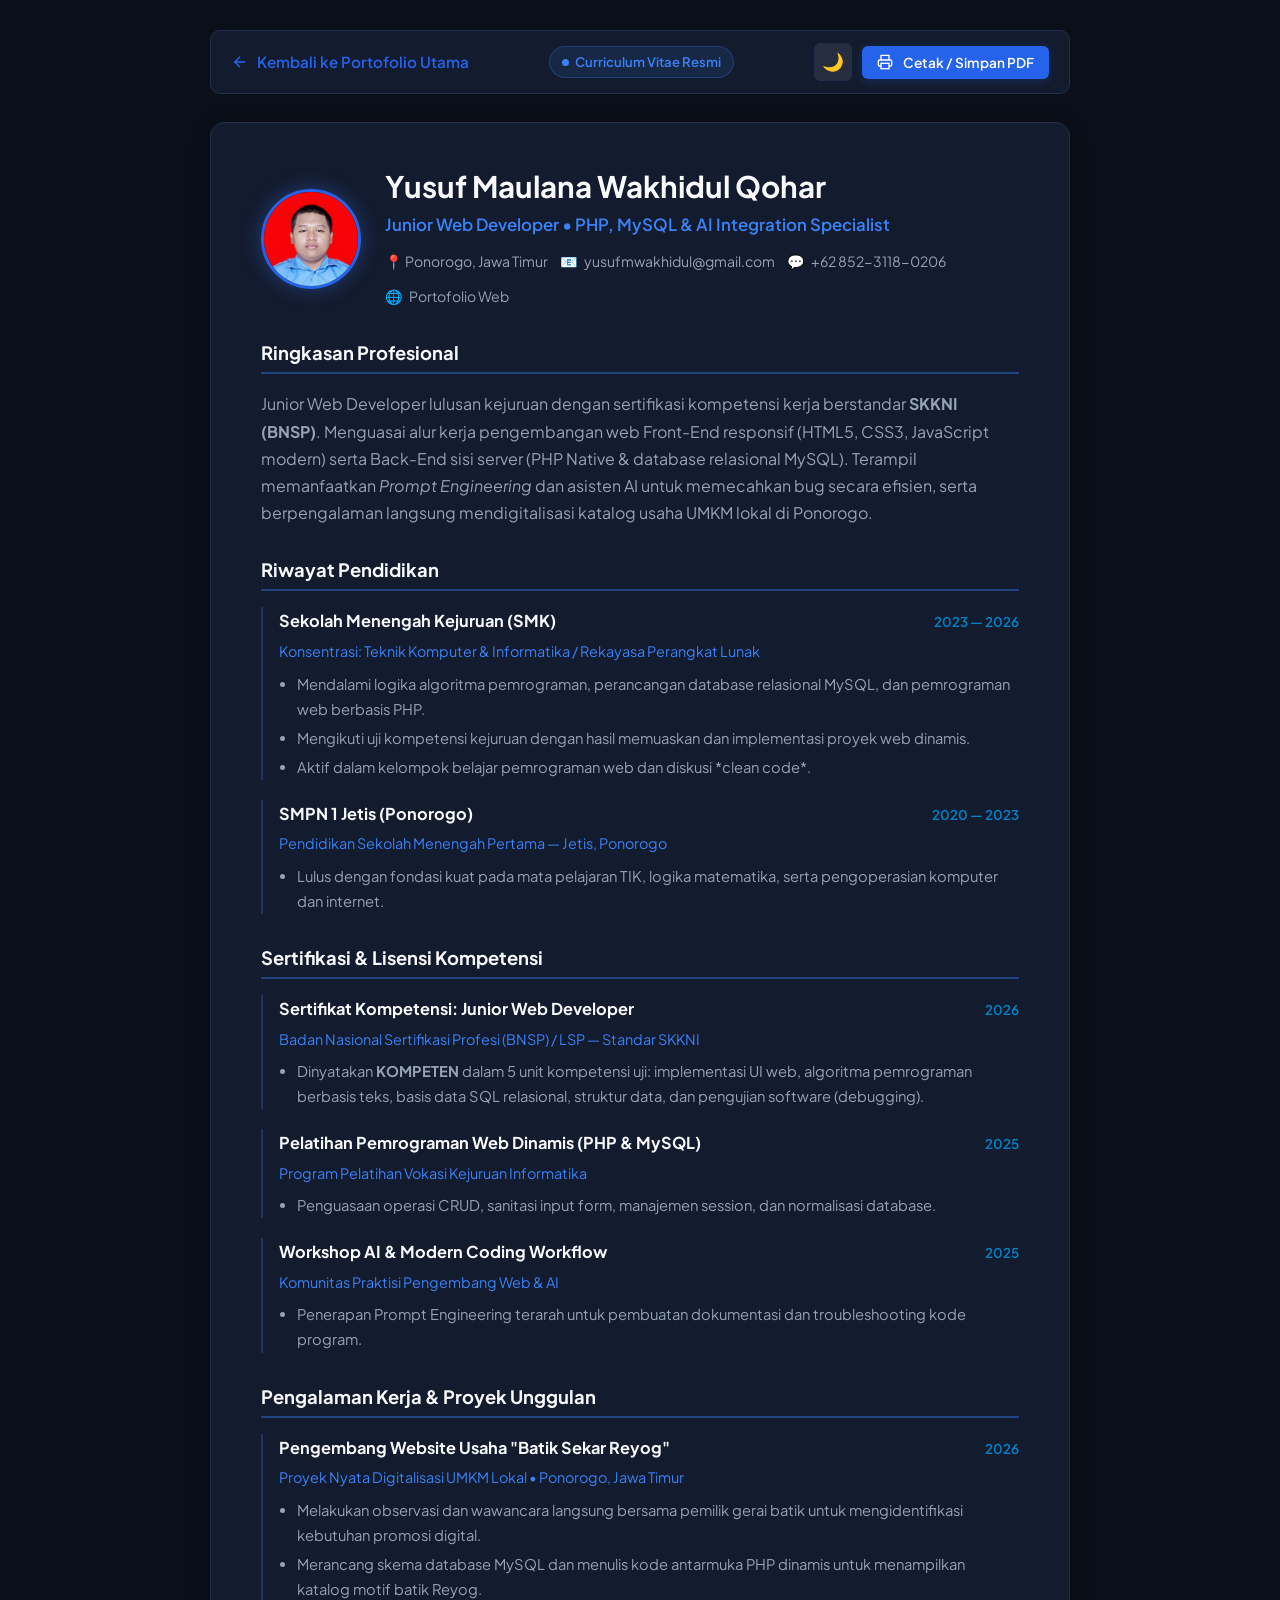
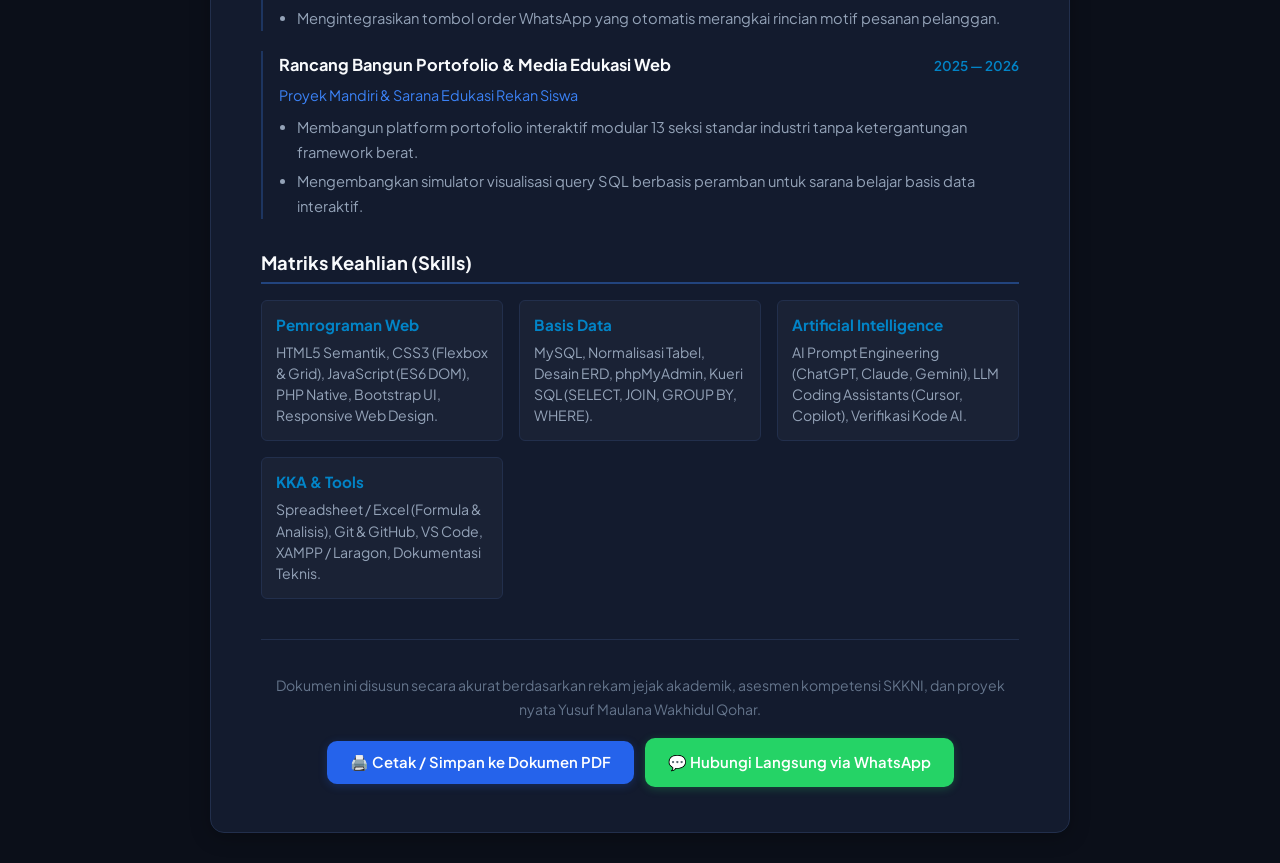
==== cv.html @ baca0d7d "feat: portfolio profil yusuf maulana (clean & realistic style)" ====
<!DOCTYPE html>
<html lang="id" data-theme="dark">
<head>
  <meta charset="UTF-8">
  <meta name="viewport" content="width=device-width, initial-scale=1.0">
  <title>Curriculum Vitae — Yusuf Maulana Wakhidul Qohar (Junior Web Developer)</title>
  <meta name="description" content="Dokumen Resmi Curriculum Vitae (CV) Yusuf Maulana Wakhidul Qohar. Junior Web Developer bersertifikat SKKNI, spesialis PHP, MySQL &amp; AI Prompting.">

  <!-- Google Fonts -->
  <link rel="preconnect" href="https://fonts.googleapis.com">
  <link rel="preconnect" href="https://fonts.gstatic.com" crossorigin>
  <link href="https://fonts.googleapis.com/css2?family=Plus+Jakarta+Sans:wght@300;400;500;600;700;800&family=Space+Grotesk:wght@600;700&display=swap" rel="stylesheet">

  <link rel="stylesheet" href="css/style.css?v=4.0">
  <link rel="stylesheet" href="css/components.css?v=4.0">
  <link rel="stylesheet" href="css/print.css?v=4.0" media="print">

  <style>
    .cv-page-wrap {
      max-width: 900px;
      margin: 30px auto;
      padding: 0 20px;
    }

    .cv-document-sheet {
      background: var(--bg-card);
      border: 1px solid var(--card-border);
      border-radius: var(--radius-lg);
      padding: 45px 50px;
      box-shadow: var(--shadow-glass);
      backdrop-filter: blur(16px);
    }

    .cv-top-bar {
      display: flex;
      justify-content: space-between;
      align-items: center;
      gap: 16px;
      margin-bottom: 30px;
      padding-bottom: 20px;
      border-bottom: 1px solid var(--card-border);
      flex-wrap: wrap;
    }

    .cv-applicant-header {
      display: flex;
      gap: 24px;
      align-items: center;
      margin-bottom: 32px;
    }

    .cv-applicant-avatar {
      width: 100px;
      height: 100px;
      border-radius: 50%;
      object-fit: cover;
      border: 3px solid var(--primary);
      box-shadow: 0 0 20px rgba(59, 130, 246, 0.35);
      flex-shrink: 0;
    }

    .cv-applicant-info h1 {
      font-size: 1.85rem;
      font-family: var(--font-display);
      margin: 0 0 6px 0;
      color: var(--text-heading);
    }

    .cv-applicant-role {
      font-size: 1.05rem;
      color: var(--primary-glow);
      font-weight: 600;
      margin: 0 0 10px 0;
    }

    .cv-contact-badges {
      display: flex;
      flex-wrap: wrap;
      gap: 12px;
      font-size: 0.88rem;
      color: var(--text-muted);
    }

    .cv-contact-item {
      display: inline-flex;
      align-items: center;
      gap: 6px;
    }

    .cv-block {
      margin-bottom: 32px;
    }

    .cv-heading {
      font-size: 1.15rem;
      font-family: var(--font-display);
      color: var(--text-heading);
      border-bottom: 2px solid rgba(59, 130, 246, 0.4);
      padding-bottom: 8px;
      margin-bottom: 16px;
      display: flex;
      align-items: center;
      gap: 8px;
    }

    .cv-timeline-entry {
      margin-bottom: 20px;
      padding-left: 16px;
      border-left: 2px solid rgba(59, 130, 246, 0.25);
    }

    .cv-timeline-top {
      display: flex;
      justify-content: space-between;
      align-items: baseline;
      flex-wrap: wrap;
      gap: 8px;
      margin-bottom: 4px;
    }

    .cv-timeline-title {
      font-size: 1.02rem;
      font-weight: 700;
      color: var(--text-heading);
    }

    .cv-timeline-date {
      font-size: 0.84rem;
      color: var(--cyan);
      font-weight: 600;
    }

    .cv-timeline-sub {
      font-size: 0.9rem;
      color: var(--primary-glow);
      margin-bottom: 8px;
    }

    .cv-timeline-entry ul {
      margin: 6px 0 0 18px;
      padding: 0;
      color: var(--text-muted);
      font-size: 0.92rem;
    }

    .cv-timeline-entry li {
      margin-bottom: 4px;
    }

    .cv-skills-grid {
      display: grid;
      grid-template-columns: repeat(auto-fit, minmax(240px, 1fr));
      gap: 16px;
    }

    .cv-skill-card {
      background: rgba(255, 255, 255, 0.03);
      border: 1px solid var(--card-border);
      border-radius: var(--radius-sm);
      padding: 14px;
    }

    .cv-skill-card h4 {
      margin: 0 0 8px 0;
      font-size: 0.95rem;
      color: var(--cyan);
    }

    .cv-skill-card p {
      margin: 0;
      font-size: 0.88rem;
      color: var(--text-muted);
      line-height: 1.5;
    }

    @media (max-width: 650px) {
      .cv-applicant-header {
        flex-direction: column;
        text-align: center;
      }
      .cv-contact-badges {
        justify-content: center;
      }
      .cv-document-sheet {
        padding: 24px 18px;
      }
    }
  </style>
</head>
<body>

  <!-- Scroll Progress -->
  <div class="scroll-progress-container">
    <div class="scroll-progress-bar" id="scrollProgressBar"></div>
  </div>

  <!-- Toast Notice -->
  <div class="toast-notice" id="toastNotice" role="alert"></div>

  <div class="cv-page-wrap">

    <!-- Subpage Action Banner -->
    <div class="subpage-banner">
      <a href="index.html" class="back-link">
        <svg width="18" height="18" viewBox="0 0 24 24" fill="none" stroke="currentColor" stroke-width="2"><line x1="19" y1="12" x2="5" y2="12"></line><polyline points="12 19 5 12 12 5"></polyline></svg>
        Kembali ke Portofolio Utama
      </a>
      <div class="page-tag">
        <span class="interactive-badge--pulse"></span>
        Curriculum Vitae Resmi
      </div>
      <div style="display: flex; gap: 10px; align-items: center;">
        <button class="theme-toggle-btn" id="themeToggle" title="Ganti Tema" aria-label="Ganti Tema">
          <span class="theme-icon-dark">🌙</span>
          <span class="theme-icon-light">☀️</span>
        </button>
        <button class="btn btn-primary btn-sm" onclick="window.print()">
          <svg width="16" height="16" viewBox="0 0 24 24" fill="none" stroke="currentColor" stroke-width="2"><polyline points="6 9 6 2 18 2 18 9"></polyline><path d="M6 18H4a2 2 0 0 1-2-2v-5a2 2 0 0 1 2-2h16a2 2 0 0 1 2 2v5a2 2 0 0 1-2 2h-2"></path><rect x="6" y="14" width="12" height="8"></rect></svg>
          Cetak / Simpan PDF
        </button>
      </div>
    </div>

    <!-- Official Printable Document Sheet -->
    <main class="cv-document-sheet cv-page-container">

      <!-- Header Section -->
      <header class="cv-applicant-header cv-header-print">
        <img src="images/profile-square.jpg" alt="Yusuf Maulana Wakhidul Qohar" class="cv-applicant-avatar">
        <div class="cv-applicant-info">
          <h1 class="cv-name-print">Yusuf Maulana Wakhidul Qohar</h1>
          <p class="cv-applicant-role cv-role-print">Junior Web Developer • PHP, MySQL &amp; AI Integration Specialist</p>
          <div class="cv-contact-badges cv-contacts-print">
            <span class="cv-contact-item">📍 Ponorogo, Jawa Timur</span>
            <span class="cv-contact-item">📧 <a href="mailto:yusufmwakhidul@gmail.com">yusufmwakhidul@gmail.com</a></span>
            <span class="cv-contact-item">💬 <a href="https://wa.me/6285231180206">+62 852-3118-0206</a></span>
            <span class="cv-contact-item">🌐 <a href="index.html">Portofolio Web</a></span>
          </div>
        </div>
      </header>

      <!-- 1. Ringkasan Profil -->
      <section class="cv-block">
        <h2 class="cv-heading cv-section-title">Ringkasan Profesional</h2>
        <p style="color: var(--text-muted); line-height: 1.7; margin: 0;">
          Junior Web Developer lulusan kejuruan dengan sertifikasi kompetensi kerja berstandar <strong>SKKNI (BNSP)</strong>. Menguasai alur kerja pengembangan web Front-End responsif (HTML5, CSS3, JavaScript modern) serta Back-End sisi server (PHP Native &amp; database relasional MySQL). Terampil memanfaatkan <em>Prompt Engineering</em> dan asisten AI untuk memecahkan bug secara efisien, serta berpengalaman langsung mendigitalisasi katalog usaha UMKM lokal di Ponorogo.
        </p>
      </section>

      <!-- 2. Pendidikan Formal -->
      <section class="cv-block">
        <h2 class="cv-heading cv-section-title">Riwayat Pendidikan</h2>

        <div class="cv-timeline-entry cv-entry">
          <div class="cv-timeline-top cv-entry-head">
            <span class="cv-timeline-title">Sekolah Menengah Kejuruan (SMK)</span>
            <span class="cv-timeline-date">2023 — 2026</span>
          </div>
          <div class="cv-timeline-sub cv-entry-sub">Konsentrasi: Teknik Komputer &amp; Informatika / Rekayasa Perangkat Lunak</div>
          <ul>
            <li>Mendalami logika algoritma pemrograman, perancangan database relasional MySQL, dan pemrograman web berbasis PHP.</li>
            <li>Mengikuti uji kompetensi kejuruan dengan hasil memuaskan dan implementasi proyek web dinamis.</li>
            <li>Aktif dalam kelompok belajar pemrograman web dan diskusi *clean code*.</li>
          </ul>
        </div>

        <div class="cv-timeline-entry cv-entry">
          <div class="cv-timeline-top cv-entry-head">
            <span class="cv-timeline-title">SMPN 1 Jetis (Ponorogo)</span>
            <span class="cv-timeline-date">2020 — 2023</span>
          </div>
          <div class="cv-timeline-sub cv-entry-sub">Pendidikan Sekolah Menengah Pertama — Jetis, Ponorogo</div>
          <ul>
            <li>Lulus dengan fondasi kuat pada mata pelajaran TIK, logika matematika, serta pengoperasian komputer dan internet.</li>
          </ul>
        </div>
      </section>

      <!-- 3. Lisensi & Sertifikasi -->
      <section class="cv-block">
        <h2 class="cv-heading cv-section-title">Sertifikasi &amp; Lisensi Kompetensi</h2>

        <div class="cv-timeline-entry cv-entry">
          <div class="cv-timeline-top cv-entry-head">
            <span class="cv-timeline-title">Sertifikat Kompetensi: Junior Web Developer</span>
            <span class="cv-timeline-date">2026</span>
          </div>
          <div class="cv-timeline-sub cv-entry-sub">Badan Nasional Sertifikasi Profesi (BNSP) / LSP — Standar SKKNI</div>
          <ul>
            <li>Dinyatakan <strong>KOMPETEN</strong> dalam 5 unit kompetensi uji: implementasi UI web, algoritma pemrograman berbasis teks, basis data SQL relasional, struktur data, dan pengujian software (debugging).</li>
          </ul>
        </div>

        <div class="cv-timeline-entry cv-entry">
          <div class="cv-timeline-top cv-entry-head">
            <span class="cv-timeline-title">Pelatihan Pemrograman Web Dinamis (PHP &amp; MySQL)</span>
            <span class="cv-timeline-date">2025</span>
          </div>
          <div class="cv-timeline-sub cv-entry-sub">Program Pelatihan Vokasi Kejuruan Informatika</div>
          <ul>
            <li>Penguasaan operasi CRUD, sanitasi input form, manajemen session, dan normalisasi database.</li>
          </ul>
        </div>

        <div class="cv-timeline-entry cv-entry">
          <div class="cv-timeline-top cv-entry-head">
            <span class="cv-timeline-title">Workshop AI &amp; Modern Coding Workflow</span>
            <span class="cv-timeline-date">2025</span>
          </div>
          <div class="cv-timeline-sub cv-entry-sub">Komunitas Praktisi Pengembang Web &amp; AI</div>
          <ul>
            <li>Penerapan Prompt Engineering terarah untuk pembuatan dokumentasi dan troubleshooting kode program.</li>
          </ul>
        </div>
      </section>

      <!-- 4. Pengalaman Proyek & Lapangan -->
      <section class="cv-block">
        <h2 class="cv-heading cv-section-title">Pengalaman Kerja &amp; Proyek Unggulan</h2>

        <div class="cv-timeline-entry cv-entry">
          <div class="cv-timeline-top cv-entry-head">
            <span class="cv-timeline-title">Pengembang Website Usaha "Batik Sekar Reyog"</span>
            <span class="cv-timeline-date">2026</span>
          </div>
          <div class="cv-timeline-sub cv-entry-sub">Proyek Nyata Digitalisasi UMKM Lokal • Ponorogo, Jawa Timur</div>
          <ul>
            <li>Melakukan observasi dan wawancara langsung bersama pemilik gerai batik untuk mengidentifikasi kebutuhan promosi digital.</li>
            <li>Merancang skema database MySQL dan menulis kode antarmuka PHP dinamis untuk menampilkan katalog motif batik Reyog.</li>
            <li>Mengintegrasikan tombol order WhatsApp yang otomatis merangkai rincian motif pesanan pelanggan.</li>
          </ul>
        </div>

        <div class="cv-timeline-entry cv-entry">
          <div class="cv-timeline-top cv-entry-head">
            <span class="cv-timeline-title">Rancang Bangun Portofolio &amp; Media Edukasi Web</span>
            <span class="cv-timeline-date">2025 — 2026</span>
          </div>
          <div class="cv-timeline-sub cv-entry-sub">Proyek Mandiri &amp; Sarana Edukasi Rekan Siswa</div>
          <ul>
            <li>Membangun platform portofolio interaktif modular 13 seksi standar industri tanpa ketergantungan framework berat.</li>
            <li>Mengembangkan simulator visualisasi query SQL berbasis peramban untuk sarana belajar basis data interaktif.</li>
          </ul>
        </div>
      </section>

      <!-- 5. Matriks Keahlian -->
      <section class="cv-block">
        <h2 class="cv-heading cv-section-title">Matriks Keahlian (Skills)</h2>
        <div class="cv-skills-grid">
          <div class="cv-skill-card">
            <h4>Pemrograman Web</h4>
            <p>HTML5 Semantik, CSS3 (Flexbox &amp; Grid), JavaScript (ES6 DOM), PHP Native, Bootstrap UI, Responsive Web Design.</p>
          </div>
          <div class="cv-skill-card">
            <h4>Basis Data</h4>
            <p>MySQL, Normalisasi Tabel, Desain ERD, phpMyAdmin, Kueri SQL (SELECT, JOIN, GROUP BY, WHERE).</p>
          </div>
          <div class="cv-skill-card">
            <h4>Artificial Intelligence</h4>
            <p>AI Prompt Engineering (ChatGPT, Claude, Gemini), LLM Coding Assistants (Cursor, Copilot), Verifikasi Kode AI.</p>
          </div>
          <div class="cv-skill-card">
            <h4>KKA &amp; Tools</h4>
            <p>Spreadsheet / Excel (Formula &amp; Analisis), Git &amp; GitHub, VS Code, XAMPP / Laragon, Dokumentasi Teknis.</p>
          </div>
        </div>
      </section>

      <!-- 6. Footer Aksi Cetak -->
      <div style="margin-top: 40px; padding-top: 20px; border-top: 1px solid var(--card-border); text-align: center;" class="no-print">
        <p style="color: var(--text-dim); font-size: 0.88rem; margin-bottom: 16px;">
          Dokumen ini disusun secara akurat berdasarkan rekam jejak akademik, asesmen kompetensi SKKNI, dan proyek nyata Yusuf Maulana Wakhidul Qohar.
        </p>
        <button class="btn btn-primary" onclick="window.print()">
          🖨️ Cetak / Simpan ke Dokumen PDF
        </button>
        <a href="https://wa.me/6285231180206?text=Halo%20Yusuf%2C%20saya%20telah%20meninjau%20halaman%20CV%20Anda%20dan%20tertarik%20untuk%20berdiskusi." target="_blank" rel="noopener" class="btn btn-whatsapp" style="margin-left: 8px;">
          💬 Hubungi Langsung via WhatsApp
        </a>
      </div>

    </main>
  </div>

  <script src="js/utils.js?v=4.0"></script>
  <script>
    // Simple theme switcher for CV page
    const themeToggle = document.getElementById('themeToggle');
    const savedTheme = localStorage.getItem('yusuf_theme') || 'dark';
    document.documentElement.setAttribute('data-theme', savedTheme);

    if (themeToggle) {
      themeToggle.addEventListener('click', () => {
        const cur = document.documentElement.getAttribute('data-theme');
        const next = cur === 'dark' ? 'light' : 'dark';
        document.documentElement.setAttribute('data-theme', next);
        localStorage.setItem('yusuf_theme', next);
        PortfolioUtils.showToast(`Tema diganti ke mode ${next === 'dark' ? 'Gelap 🌙' : 'Terang ☀️'}`);
      });
    }

    // Scroll progress
    const scrollBar = document.getElementById('scrollProgressBar');
    window.addEventListener('scroll', () => {
      if (!scrollBar) return;
      const winScroll = document.body.scrollTop || document.documentElement.scrollTop;
      const height = document.documentElement.scrollHeight - document.documentElement.clientHeight;
      const scrolled = height > 0 ? (winScroll / height) * 100 : 0;
      scrollBar.style.width = scrolled + '%';
    });
  </script>
</body>
</html>
---- css/style.css ----
/* ============================================
   CLEAN & REALISTIC DESIGN SYSTEM
   Yusuf Maulana Wakhidul Qohar — Portfolio Siswa SMK
   ============================================ */

:root {
  /* DARK THEME (Clean Slate / Dark Navy) */
  --bg-dark: #0b0f19;
  --bg-darker: #070a12;
  --bg-card: #131b2e;
  --bg-card-hover: #1a253e;
  --card-border: #222f4c;
  --card-border-glow: #3b82f6;

  --text-main: #e2e8f0;
  --text-muted: #94a3b8;
  --text-dim: #64748b;
  --text-heading: #f8fafc;

  --primary: #2563eb;
  --primary-glow: #3b82f6;
  --primary-hover: #1d4ed8;
  --cyan: #0284c7;
  --cyan-glow: #0ea5e9;
  --purple: #6366f1;
  --emerald: #10b981;
  --amber: #f59e0b;
  --rose: #f43f5e;
  --wa-color: #25d366;
  --wa-hover: #1ebd5a;

  --gradient-brand: linear-gradient(135deg, #2563eb 0%, #1d4ed8 100%);
  --gradient-glow: none;
  --gradient-card: #131b2e;
  --gradient-wa: linear-gradient(135deg, #25d366 0%, #128c7e 100%);

  --radius-sm: 6px;
  --radius-md: 10px;
  --radius-lg: 14px;
  --radius-full: 9999px;
  --max-w: 1200px;

  --font-sans: "Plus Jakarta Sans", -apple-system, BlinkMacSystemFont, "Segoe UI", Roboto, sans-serif;
  --font-display: "Plus Jakarta Sans", sans-serif;

  --shadow-glass: 0 4px 20px rgba(0, 0, 0, 0.25);
  --shadow-glow: 0 4px 14px rgba(37, 99, 235, 0.2);
  --shadow-glow-cyan: 0 4px 14px rgba(2, 132, 199, 0.2);
  --header-bg: rgba(11, 15, 25, 0.92);

  --transition: all 0.22s ease-in-out;
}

/* LIGHT THEME (Clean Crisp White & Slate) */
[data-theme="light"] {
  --bg-dark: #f8fafc;
  --bg-darker: #f1f5f9;
  --bg-card: #ffffff;
  --bg-card-hover: #f8fafc;
  --card-border: #e2e8f0;
  --card-border-glow: #2563eb;

  --text-main: #334155;
  --text-muted: #64748b;
  --text-dim: #94a3b8;
  --text-heading: #0f172a;

  --gradient-glow: none;
  --gradient-card: #ffffff;

  --shadow-glass: 0 2px 10px rgba(0, 0, 0, 0.05);
  --shadow-glow: 0 2px 10px rgba(37, 99, 235, 0.15);
  --shadow-glow-cyan: 0 2px 10px rgba(2, 132, 199, 0.15);
  --header-bg: rgba(255, 255, 255, 0.92);
}

/* ============================================
   GLOBAL RESET & BASE STYLES
   ============================================ */
*, *::before, *::after {
  box-sizing: border-box;
}

html {
  scroll-behavior: smooth;
  scroll-padding-top: 85px;
}

body {
  margin: 0;
  font-family: var(--font-sans);
  color: var(--text-main);
  background-color: var(--bg-dark);
  line-height: 1.7;
  -webkit-font-smoothing: antialiased;
  overflow-x: hidden;
  transition: background-color 0.3s ease, color 0.3s ease;
}

img {
  max-width: 100%;
  display: block;
}

a {
  color: inherit;
  text-decoration: none;
  transition: var(--transition);
}

.wrap {
  max-width: var(--max-w);
  margin: 0 auto;
  padding: 0 24px;
}

h1, h2, h3, h4, h5 {
  font-family: var(--font-sans);
  font-weight: 700;
  color: var(--text-heading);
  line-height: 1.25;
}

/* ============================================
   SCROLL PROGRESS BAR
   ============================================ */
.scroll-progress-container {
  position: fixed;
  top: 0;
  left: 0;
  width: 100%;
  height: 3.5px;
  background: transparent;
  z-index: 10000;
}

.scroll-progress-bar {
  height: 100%;
  width: 0%;
  background: var(--gradient-brand);
  box-shadow: 0 0 10px rgba(59, 130, 246, 0.7);
  transition: width 0.1s linear;
}

/* ============================================
   BUTTONS & BADGES
   ============================================ */
.btn {
  display: inline-flex;
  align-items: center;
  justify-content: center;
  gap: 10px;
  padding: 11px 22px;
  border-radius: var(--radius-md);
  font-size: 0.93rem;
  font-weight: 600;
  border: 1px solid transparent;
  cursor: pointer;
  transition: var(--transition);
  position: relative;
  font-family: inherit;
}

.btn-primary {
  background: var(--primary);
  color: #ffffff;
  box-shadow: 0 2px 8px rgba(37, 99, 235, 0.25);
}

.btn-primary:hover {
  background: var(--primary-hover);
  transform: translateY(-1.5px);
  box-shadow: 0 4px 12px rgba(37, 99, 235, 0.35);
}

.btn-ghost {
  background: rgba(255, 255, 255, 0.05);
  border: 1px solid var(--card-border);
  color: var(--text-main);
}

[data-theme="light"] .btn-ghost {
  background: #f1f5f9;
  border-color: #e2e8f0;
  color: #334155;
}

.btn-ghost:hover {
  background: rgba(37, 99, 235, 0.1);
  border-color: var(--primary);
  color: var(--primary-glow);
  transform: translateY(-1.5px);
}

.btn-outline {
  border: 1px solid var(--card-border);
  color: var(--text-main);
  background: transparent;
}

.btn-outline:hover {
  border-color: var(--primary);
  color: var(--primary-glow);
  background: rgba(37, 99, 235, 0.08);
  transform: translateY(-1.5px);
}

.btn-whatsapp {
  background: #25d366;
  color: #ffffff;
  box-shadow: 0 2px 8px rgba(37, 211, 102, 0.25);
}

.btn-whatsapp:hover {
  background: #1ebd5a;
  transform: translateY(-1.5px);
  box-shadow: 0 4px 12px rgba(37, 211, 102, 0.35);
}

.btn-sm {
  padding: 7px 14px;
  font-size: 0.85rem;
  border-radius: var(--radius-sm);
}

/* ============================================
   1. HEADER / NAVBAR
   ============================================ */
.site-header {
  position: sticky;
  top: 0;
  z-index: 1000;
  background: var(--header-bg);
  backdrop-filter: blur(20px);
  border-bottom: 1px solid var(--card-border);
  transition: var(--transition);
}

.header-inner {
  display: flex;
  align-items: center;
  justify-content: space-between;
  height: 78px;
  gap: 16px;
}

.brand {
  display: flex;
  align-items: center;
  gap: 12px;
  flex-shrink: 0;
  text-decoration: none;
  min-width: max-content;
}

.brand-avatar-wrap {
  position: relative;
  flex-shrink: 0;
  width: 42px;
  height: 42px;
}

.brand-avatar {
  width: 42px;
  height: 42px;
  min-width: 42px;
  min-height: 42px;
  aspect-ratio: 1 / 1;
  border-radius: 50%;
  object-fit: cover;
  flex-shrink: 0;
  display: block;
  border: 2px solid var(--primary);
  transition: var(--transition);
}

.brand:hover .brand-avatar {
  transform: scale(1.05);
}

.avatar-status-dot {
  position: absolute;
  bottom: 0;
  right: 0;
  width: 11px;
  height: 11px;
  background: var(--emerald);
  border-radius: 50%;
  border: 2px solid var(--bg-dark);
}

.brand-text {
  display: flex;
  flex-direction: column;
  flex-shrink: 0;
  white-space: nowrap;
}

.brand-name {
  font-weight: 800;
  font-size: 1.08rem;
  background: var(--gradient-brand);
  -webkit-background-clip: text;
  -webkit-text-fill-color: transparent;
  letter-spacing: -0.01em;
  white-space: nowrap;
  line-height: 1.25;
}

.brand-sub {
  font-size: 0.74rem;
  color: var(--text-muted);
  font-weight: 500;
  white-space: nowrap;
  line-height: 1.2;
  margin-top: 2px;
}

.nav {
  display: flex;
  align-items: center;
  gap: 4px;
  flex-shrink: 1;
}

.nav-link {
  font-size: 0.82rem;
  font-weight: 600;
  color: var(--text-muted);
  padding: 6px 9px;
  border-radius: var(--radius-sm);
  white-space: nowrap;
  transition: var(--transition);
}

.nav-link:hover,
.nav-link.active {
  color: var(--text-heading);
  background: rgba(59, 130, 246, 0.16);
}

.header-actions {
  display: flex;
  align-items: center;
  gap: 10px;
  flex-shrink: 0;
  white-space: nowrap;
}

/* Theme Switcher Button */
.theme-toggle-btn {
  background: rgba(255, 255, 255, 0.08);
  border: 1px solid var(--card-border);
  width: 38px;
  height: 38px;
  border-radius: var(--radius-sm);
  display: flex;
  align-items: center;
  justify-content: center;
  cursor: pointer;
  font-size: 1.1rem;
  transition: var(--transition);
}

.theme-toggle-btn:hover {
  background: rgba(59, 130, 246, 0.2);
  border-color: var(--primary);
  transform: rotate(15deg);
}

[data-theme="dark"] .theme-icon-light { display: none; }
[data-theme="dark"] .theme-icon-dark { display: inline; }
[data-theme="light"] .theme-icon-dark { display: none; }
[data-theme="light"] .theme-icon-light { display: inline; }

.header-cv-btn {
  display: inline-flex;
}

.nav-toggle {
  display: none;
  flex-direction: column;
  justify-content: space-between;
  width: 28px;
  height: 20px;
  background: none;
  border: none;
  cursor: pointer;
  padding: 0;
}

.nav-toggle span {
  width: 100%;
  height: 2.5px;
  background: var(--text-heading);
  border-radius: 2px;
  transition: var(--transition);
}

/* ============================================
   2. HERO / BERANDA
   ============================================ */
.hero {
  padding: 85px 0 50px;
  position: relative;
  overflow: hidden;
}

.hero-inner {
  display: grid;
  grid-template-columns: 1.15fr 0.85fr;
  align-items: center;
  gap: 48px;
}

.status-badge {
  display: inline-flex;
  align-items: center;
  gap: 8px;
  padding: 6px 14px;
  border-radius: var(--radius-full);
  background: rgba(16, 185, 129, 0.12);
  border: 1px solid rgba(16, 185, 129, 0.3);
  color: var(--emerald);
  font-size: 0.82rem;
  font-weight: 600;
  margin-bottom: 18px;
}

.status-dot {
  width: 8px;
  height: 8px;
  background: var(--emerald);
  border-radius: 50%;
  box-shadow: 0 0 10px var(--emerald);
  animation: pulse-dot 2s infinite;
}

@keyframes pulse-dot {
  0% { transform: scale(0.95); box-shadow: 0 0 0 0 rgba(16, 185, 129, 0.7); }
  70% { transform: scale(1.05); box-shadow: 0 0 0 8px rgba(16, 185, 129, 0); }
  100% { transform: scale(0.95); box-shadow: 0 0 0 0 rgba(16, 185, 129, 0); }
}

.hero-dynamic-role {
  font-size: 1.05rem;
  font-weight: 600;
  color: var(--cyan);
  margin-bottom: 12px;
  display: flex;
  align-items: center;
  gap: 6px;
}

.typing-cursor {
  animation: blink 1s infinite;
  color: var(--cyan);
}

@keyframes blink {
  0%, 100% { opacity: 1; }
  50% { opacity: 0; }
}

.hero-title {
  font-size: 3.2rem;
  letter-spacing: -0.02em;
  margin: 0 0 16px;
  line-height: 1.12;
}

.hero-title .highlight {
  background: var(--gradient-brand);
  -webkit-background-clip: text;
  -webkit-text-fill-color: transparent;
}

.hero-tagline {
  font-size: 1.15rem;
  font-weight: 600;
  color: var(--text-main);
  font-style: italic;
  margin-bottom: 14px;
}

.hero-desc {
  font-size: 1rem;
  color: var(--text-muted);
  max-width: 580px;
  margin-bottom: 30px;
}

.hero-actions {
  display: flex;
  flex-wrap: wrap;
  gap: 14px;
}

/* Hero Photo & Realistic Frame */
.hero-photo {
  position: relative;
  display: flex;
  justify-content: center;
  align-items: center;
}

.photo-container {
  position: relative;
  width: 320px;
  max-width: 100%;
}

.photo-glow-bg {
  display: none;
}

.photo-frame {
  position: relative;
  z-index: 1;
  border-radius: var(--radius-lg);
  overflow: hidden;
  border: 1px solid var(--card-border);
  box-shadow: var(--shadow-glass);
  background: var(--bg-card);
}

.photo-frame img {
  width: 100%;
  height: 380px;
  object-fit: cover;
  transition: var(--transition);
}

.photo-frame:hover img {
  transform: scale(1.02);
}

.photo-caption-tag {
  padding: 12px 16px;
  text-align: center;
  font-size: 0.85rem;
  color: var(--text-muted);
  border-top: 1px solid var(--card-border);
  background: var(--bg-card);
}

.photo-card {
  display: none;
}

/* Quick Stats Counter Strip */
.hero-stats-wrap {
  margin-top: 48px;
}

.hero-stats-grid {
  display: grid;
  grid-template-columns: repeat(4, 1fr);
  gap: 16px;
  padding: 20px 24px;
  background: var(--bg-card);
  border: 1px solid var(--card-border);
  border-radius: var(--radius-lg);
  box-shadow: var(--shadow-glass);
}

.stat-box {
  text-align: center;
  padding: 8px 12px;
  border-right: 1px solid var(--card-border);
}

.stat-box:last-child {
  border-right: none;
}

.stat-number {
  font-size: 1.85rem;
  font-weight: 700;
  color: var(--primary-glow);
}

.stat-plus {
  font-size: 1.4rem;
  font-weight: 700;
  color: var(--primary);
}

.stat-title {
  display: block;
  font-size: 0.83rem;
  color: var(--text-muted);
  font-weight: 500;
  margin-top: 4px;
}
  font-weight: 600;
  margin-top: 4px;
}

/* ============================================
   SECTIONS COMMON STYLING
   ============================================ */
.section {
  padding: 95px 0;
  position: relative;
}

.section-header {
  margin-bottom: 44px;
}

.section-tag {
  display: inline-block;
  font-size: 0.82rem;
  font-weight: 700;
  letter-spacing: 0.06em;
  text-transform: uppercase;
  color: var(--cyan);
  margin-bottom: 6px;
}

.section-title {
  font-size: 2.4rem;
  letter-spacing: -0.02em;
  margin: 0 0 10px;
}

.section-title span {
  background: var(--gradient-brand);
  -webkit-background-clip: text;
  -webkit-text-fill-color: transparent;
}

.section-line {
  width: 55px;
  height: 4px;
  background: var(--gradient-brand);
  border-radius: 2px;
  margin-bottom: 12px;
}

.section-subtitle {
  font-size: 0.96rem;
  color: var(--text-muted);
  max-width: 680px;
  margin: 0;
}

/* Filter Tabs Styling */
.filter-tabs {
  display: flex;
  flex-wrap: wrap;
  gap: 10px;
  margin-bottom: 34px;
}

.filter-btn {
  background: var(--bg-card);
  border: 1px solid var(--card-border);
  color: var(--text-muted);
  padding: 9px 20px;
  border-radius: var(--radius-full);
  font-size: 0.88rem;
  font-weight: 600;
  cursor: pointer;
  transition: var(--transition);
  font-family: inherit;
}

.filter-btn:hover {
  background: rgba(59, 130, 246, 0.15);
  color: var(--text-heading);
  border-color: var(--primary);
}

.filter-btn.active {
  background: var(--gradient-brand);
  color: #ffffff;
  border-color: transparent;
  box-shadow: 0 4px 14px rgba(59, 130, 246, 0.35);
}

/* ============================================
   3. TENTANG SAYA
   ============================================ */
.about-grid {
  display: grid;
  grid-template-columns: 1.15fr 0.85fr;
  gap: 40px;
  align-items: start;
}

.about-heading {
  font-size: 1.65rem;
  margin-bottom: 16px;
}

.about-text {
  font-size: 0.98rem;
  color: var(--text-muted);
  margin-bottom: 16px;
}

/* Biodata Quick Card */
.biodata-card {
  background: var(--bg-card);
  border: 1px solid var(--card-border);
  border-radius: var(--radius-md);
  padding: 22px;
  margin: 24px 0;
  backdrop-filter: blur(12px);
}

.biodata-title {
  font-size: 1.05rem;
  margin-top: 0;
  margin-bottom: 14px;
  color: var(--cyan);
}

.biodata-items {
  display: flex;
  flex-direction: column;
  gap: 10px;
}

.bio-item {
  display: grid;
  grid-template-columns: 150px 1fr;
  font-size: 0.9rem;
  border-bottom: 1px dashed var(--card-border);
  padding-bottom: 6px;
}

.bio-key {
  font-weight: 600;
  color: var(--text-dim);
}

.bio-val {
  color: var(--text-main);
  font-weight: 500;
}

.text-accent {
  color: var(--emerald);
  font-weight: 700;
}

/* Vision Box */
.vision-box {
  display: flex;
  gap: 16px;
  padding: 22px;
  border-radius: var(--radius-md);
  background: var(--gradient-glow);
  border: 1px solid var(--card-border-glow);
  margin-top: 20px;
}

.vision-icon {
  font-size: 1.8rem;
  line-height: 1;
}

.vision-body h4 {
  margin: 0 0 6px;
  font-size: 1.05rem;
  color: var(--cyan-glow);
}

.vision-body p {
  margin: 0;
  font-size: 0.92rem;
  font-style: italic;
  color: var(--text-main);
}

.about-highlights {
  display: flex;
  flex-direction: column;
  gap: 16px;
}

.highlight-card {
  display: flex;
  gap: 18px;
  align-items: flex-start;
  padding: 20px;
  border-radius: var(--radius-md);
  background: var(--bg-card);
  border: 1px solid var(--card-border);
  backdrop-filter: blur(12px);
  transition: var(--transition);
}

.highlight-card:hover {
  transform: translateX(6px);
  border-color: var(--primary);
  background: var(--bg-card-hover);
}

.hl-num {
  font-size: 1.4rem;
  font-weight: 800;
  font-family: var(--font-display);
  background: var(--gradient-brand);
  -webkit-background-clip: text;
  -webkit-text-fill-color: transparent;
  line-height: 1;
}

.hl-info h4 {
  margin: 0 0 4px;
  font-size: 1rem;
}

.hl-info p {
  margin: 0;
  font-size: 0.88rem;
  color: var(--text-muted);
}

/* ============================================
   4. PROFIL PROFESIONAL
   ============================================ */
.prof-grid {
  display: grid;
  grid-template-columns: repeat(3, 1fr);
  gap: 24px;
}

.prof-card {
  background: var(--bg-card);
  border: 1px solid var(--card-border);
  border-radius: var(--radius-lg);
  padding: 30px 24px;
  backdrop-filter: blur(12px);
  transition: var(--transition);
  display: flex;
  flex-direction: column;
}

.prof-card:hover {
  transform: translateY(-5px);
  border-color: var(--card-border-glow);
  box-shadow: var(--shadow-glass);
}

.prof-icon {
  width: 54px;
  height: 54px;
  border-radius: var(--radius-md);
  background: var(--gradient-glow);
  border: 1px solid var(--card-border-glow);
  display: flex;
  align-items: center;
  justify-content: center;
  color: var(--cyan);
  margin-bottom: 20px;
}

.prof-label {
  font-size: 0.78rem;
  font-weight: 700;
  color: var(--cyan);
  text-transform: uppercase;
  letter-spacing: 0.05em;
  margin-bottom: 6px;
}

.prof-value {
  font-size: 1.3rem;
  margin: 0 0 12px;
}

.prof-desc {
  font-size: 0.9rem;
  color: var(--text-muted);
  margin: 0 0 20px;
  flex-grow: 1;
}

.prof-badge-tag {
  font-size: 0.76rem;
  font-weight: 700;
  color: var(--primary-glow);
  padding: 6px 12px;
  background: rgba(59, 130, 246, 0.12);
  border: 1px solid rgba(59, 130, 246, 0.25);
  border-radius: var(--radius-sm);
  align-self: flex-start;
}

/* ============================================
   5. PENDIDIKAN (REVERSE CHRONOLOGICAL TIMELINE)
   ============================================ */
.timeline {
  position: relative;
  max-width: 900px;
  margin: 0 auto;
}

.timeline::before {
  content: "";
  position: absolute;
  top: 0;
  bottom: 0;
  left: 20px;
  width: 3px;
  background: linear-gradient(180deg, var(--primary) 0%, var(--purple) 50%, var(--cyan) 100%);
  border-radius: 2px;
}

.timeline-item {
  position: relative;
  padding-left: 60px;
  margin-bottom: 40px;
}

.timeline-item:last-child {
  margin-bottom: 0;
}

.timeline-badge {
  position: absolute;
  left: 0;
  top: 0;
  transform: translateX(-15%);
  padding: 6px 14px;
  border-radius: var(--radius-full);
  background: var(--gradient-brand);
  color: #ffffff;
  font-size: 0.78rem;
  font-weight: 800;
  box-shadow: 0 0 15px rgba(59, 130, 246, 0.5);
  z-index: 2;
}

.timeline-content {
  background: var(--bg-card);
  border: 1px solid var(--card-border);
  border-radius: var(--radius-lg);
  padding: 26px;
  backdrop-filter: blur(12px);
  transition: var(--transition);
}

.timeline-content:hover {
  border-color: var(--primary);
  transform: translateX(5px);
}

.timeline-header h3 {
  font-size: 1.25rem;
  margin: 0 0 4px;
}

.timeline-sub {
  display: block;
  font-size: 0.88rem;
  font-weight: 600;
  color: var(--cyan);
  margin-bottom: 12px;
}

.timeline-desc {
  font-size: 0.92rem;
  color: var(--text-muted);
  margin: 0 0 16px;
}

.timeline-tags {
  display: flex;
  flex-wrap: wrap;
  gap: 8px;
}

.timeline-tags span {
  font-size: 0.76rem;
  font-weight: 600;
  padding: 4px 10px;
  border-radius: var(--radius-full);
  background: rgba(255, 255, 255, 0.06);
  border: 1px solid var(--card-border);
  color: var(--text-main);
}

/* ============================================
   6. PENGALAMAN (4 KATEGORI)
   ============================================ */
.exp-grid {
  display: grid;
  grid-template-columns: repeat(2, 1fr);
  gap: 24px;
}

.exp-card {
  background: var(--bg-card);
  border: 1px solid var(--card-border);
  border-radius: var(--radius-lg);
  padding: 26px;
  backdrop-filter: blur(12px);
  transition: var(--transition);
  display: flex;
  flex-direction: column;
}

.exp-card:hover {
  transform: translateY(-4px);
  border-color: var(--card-border-glow);
  box-shadow: var(--shadow-glass);
}

.exp-type-tag {
  font-size: 0.74rem;
  font-weight: 700;
  text-transform: uppercase;
  letter-spacing: 0.05em;
  padding: 5px 12px;
  border-radius: var(--radius-sm);
  align-self: flex-start;
  margin-bottom: 12px;
}

.exp-badge--work {
  background: rgba(16, 185, 129, 0.15);
  color: var(--emerald);
  border: 1px solid rgba(16, 185, 129, 0.3);
}

.exp-badge--project {
  background: rgba(59, 130, 246, 0.15);
  color: var(--primary-glow);
  border: 1px solid rgba(59, 130, 246, 0.3);
}

.exp-badge--study {
  background: rgba(139, 92, 246, 0.15);
  color: var(--purple);
  border: 1px solid rgba(139, 92, 246, 0.3);
}

.exp-badge--org {
  background: rgba(245, 158, 11, 0.15);
  color: var(--amber);
  border: 1px solid rgba(245, 158, 11, 0.3);
}

.exp-role {
  font-size: 1.18rem;
  margin: 0 0 6px;
}

.exp-period {
  font-size: 0.82rem;
  color: var(--text-dim);
  font-weight: 600;
  margin-bottom: 14px;
}

.exp-list {
  padding-left: 20px;
  margin: 0;
  font-size: 0.9rem;
  color: var(--text-muted);
}

.exp-list li {
  margin-bottom: 8px;
}

/* ============================================
   7. KEAHLIAN (SKILL MATRIX)
   ============================================ */
.skills-wrapper {
  display: grid;
  grid-template-columns: repeat(2, 1fr);
  gap: 28px;
}

.skill-category {
  background: var(--bg-card);
  border: 1px solid var(--card-border);
  border-radius: var(--radius-lg);
  padding: 26px;
  backdrop-filter: blur(12px);
  transition: var(--transition);
}

.skill-category:hover {
  border-color: var(--card-border-glow);
}

.cat-title {
  display: flex;
  align-items: center;
  gap: 10px;
  font-size: 1.15rem;
  margin: 0 0 20px;
  color: var(--cyan);
}

.skill-bars {
  display: flex;
  flex-direction: column;
  gap: 16px;
}

.skill-info {
  display: flex;
  justify-content: space-between;
  align-items: center;
  font-size: 0.88rem;
  font-weight: 600;
  margin-bottom: 6px;
}

.skill-lvl {
  font-size: 0.72rem;
  font-weight: 700;
  padding: 2px 7px;
  border-radius: var(--radius-sm);
  background: rgba(59, 130, 246, 0.18);
  color: var(--primary-glow);
  margin-left: 6px;
}

.bar-bg {
  width: 100%;
  height: 7px;
  background: rgba(255, 255, 255, 0.08);
  border-radius: 4px;
  overflow: hidden;
}

.bar-fill {
  height: 100%;
  background: var(--gradient-brand);
  border-radius: 4px;
  transition: width 1s cubic-bezier(0.16, 1, 0.3, 1);
}

/* ============================================
   8. KARYA / PORTOFOLIO
   ============================================ */
.portfolio-filter {
  display: flex;
  flex-wrap: wrap;
  gap: 10px;
  margin-bottom: 34px;
}

.portfolio-grid {
  display: grid;
  grid-template-columns: repeat(3, 1fr);
  gap: 24px;
}

.project-card-item {
  background: var(--bg-card);
  border: 1px solid var(--card-border);
  border-radius: var(--radius-lg);
  overflow: hidden;
  backdrop-filter: blur(12px);
  transition: var(--transition);
  display: flex;
  flex-direction: column;
}

.project-card-item:hover {
  transform: translateY(-6px);
  border-color: var(--primary);
  box-shadow: var(--shadow-glass);
}

.project-thumb {
  position: relative;
  height: 180px;
  padding: 16px;
  display: flex;
  flex-direction: column;
  justify-content: space-between;
  overflow: hidden;
}

.project-media--dynamic { background: linear-gradient(135deg, #1e3a8a 0%, #0f172a 100%); }
.project-media--static { background: linear-gradient(135deg, #4c1d95 0%, #0f172a 100%); }
.project-media--crud { background: linear-gradient(135deg, #065f46 0%, #0f172a 100%); }
.project-media--modul { background: linear-gradient(135deg, #78350f 0%, #0f172a 100%); }
.project-media--sql { background: linear-gradient(135deg, #0e7490 0%, #0f172a 100%); }
.project-media--aitool { background: linear-gradient(135deg, #831843 0%, #0f172a 100%); }

.project-overlay {
  display: flex;
  justify-content: space-between;
}

.project-badge {
  font-size: 0.72rem;
  font-weight: 700;
  padding: 4px 10px;
  border-radius: var(--radius-sm);
  background: rgba(0, 0, 0, 0.55);
  backdrop-filter: blur(8px);
  color: #ffffff;
  border: 1px solid rgba(255, 255, 255, 0.15);
}

.project-thumb-preview {
  background: rgba(15, 23, 42, 0.85);
  border: 1px solid rgba(255, 255, 255, 0.1);
  border-radius: var(--radius-sm);
  padding: 8px 12px;
}

.mock-browser-bar {
  display: flex;
  gap: 5px;
  margin-bottom: 6px;
}

.mock-browser-bar span {
  width: 7px;
  height: 7px;
  border-radius: 50%;
  background: rgba(255, 255, 255, 0.3);
}

.mock-title {
  display: block;
  font-size: 0.85rem;
  font-weight: 700;
  color: #ffffff;
}

.mock-sub {
  font-size: 0.72rem;
  color: var(--cyan);
}

.project-content {
  padding: 20px;
  display: flex;
  flex-direction: column;
  flex-grow: 1;
}

.project-tag-row {
  display: flex;
  flex-wrap: wrap;
  gap: 6px;
  margin-bottom: 10px;
}

.ptag {
  font-size: 0.7rem;
  font-weight: 700;
  padding: 3px 8px;
  border-radius: var(--radius-sm);
  background: rgba(59, 130, 246, 0.12);
  color: var(--primary-glow);
}

.project-title {
  font-size: 1.12rem;
  margin: 0 0 8px;
  line-height: 1.3;
}

.project-desc {
  font-size: 0.88rem;
  color: var(--text-muted);
  margin: 0 0 16px;
  flex-grow: 1;
}

.project-actions {
  display: flex;
  gap: 8px;
  margin-top: auto;
}

/* ============================================
   9. SERTIFIKAT / PRESTASI
   ============================================ */
.cert-grid {
  display: grid;
  grid-template-columns: repeat(2, 1fr);
  gap: 24px;
}

.cert-card {
  position: relative;
  background: var(--bg-card);
  border: 1px solid var(--card-border);
  border-radius: var(--radius-lg);
  padding: 26px;
  backdrop-filter: blur(12px);
  transition: var(--transition);
  display: flex;
  gap: 20px;
}

.cert-card:hover {
  transform: translateY(-4px);
  border-color: var(--card-border-glow);
  box-shadow: var(--shadow-glass);
}

.cert-badge-ribbon {
  position: absolute;
  top: 16px;
  right: 16px;
  font-size: 0.7rem;
  font-weight: 800;
  text-transform: uppercase;
  padding: 3px 9px;
  border-radius: var(--radius-sm);
  background: rgba(59, 130, 246, 0.2);
  color: var(--primary-glow);
  border: 1px solid rgba(59, 130, 246, 0.3);
}

.cert-ribbon--gold {
  background: rgba(245, 158, 11, 0.2);
  color: var(--amber);
  border-color: rgba(245, 158, 11, 0.4);
}

.cert-icon {
  font-size: 2.2rem;
  line-height: 1;
  flex-shrink: 0;
}

.cert-body {
  display: flex;
  flex-direction: column;
}

.cert-issuer {
  font-size: 0.78rem;
  font-weight: 700;
  color: var(--cyan);
  text-transform: uppercase;
  margin-bottom: 4px;
}

.cert-title {
  font-size: 1.15rem;
  margin: 0 0 8px;
}

.cert-desc {
  font-size: 0.88rem;
  color: var(--text-muted);
  margin: 0 0 14px;
}

.cert-meta {
  display: flex;
  justify-content: space-between;
  align-items: center;
  margin-top: auto;
}

.cert-date {
  font-size: 0.8rem;
  font-weight: 600;
  color: var(--text-dim);
}

.cert-view-btn {
  background: none;
  border: none;
  color: var(--primary-glow);
  font-size: 0.84rem;
  font-weight: 700;
  cursor: pointer;
  padding: 0;
  transition: var(--transition);
}

.cert-view-btn:hover {
  color: var(--cyan);
  text-decoration: underline;
}

/* ============================================
   10. KEGIATAN (DOKUMENTASI)
   ============================================ */
.act-grid {
  display: grid;
  grid-template-columns: repeat(4, 1fr);
  gap: 20px;
}

.act-card {
  background: var(--bg-card);
  border: 1px solid var(--card-border);
  border-radius: var(--radius-lg);
  overflow: hidden;
  backdrop-filter: blur(12px);
  transition: var(--transition);
  display: flex;
  flex-direction: column;
}

.act-card:hover {
  transform: translateY(-5px);
  border-color: var(--primary);
  box-shadow: var(--shadow-glass);
}

.act-thumb {
  height: 140px;
  position: relative;
  display: flex;
  align-items: center;
  justify-content: center;
  padding: 14px;
}

.act-thumb--1 { background: linear-gradient(135deg, #1e3a8a, #3b82f6); }
.act-thumb--2 { background: linear-gradient(135deg, #581c87, #a855f7); }
.act-thumb--3 { background: linear-gradient(135deg, #9a3412, #f97316); }
.act-thumb--4 { background: linear-gradient(135deg, #064e3b, #10b981); }

.act-badge {
  position: absolute;
  top: 10px;
  left: 10px;
  font-size: 0.7rem;
  font-weight: 700;
  padding: 3px 8px;
  border-radius: var(--radius-sm);
  background: rgba(0, 0, 0, 0.6);
  color: #ffffff;
}

.act-emoji {
  font-size: 3rem;
}

.act-body {
  padding: 18px;
  display: flex;
  flex-direction: column;
  flex-grow: 1;
}

.act-title {
  font-size: 1rem;
  margin: 0 0 8px;
  line-height: 1.3;
}

.act-desc {
  font-size: 0.84rem;
  color: var(--text-muted);
  margin: 0 0 14px;
  flex-grow: 1;
}

.act-meta {
  display: flex;
  justify-content: space-between;
  font-size: 0.78rem;
  font-weight: 600;
  color: var(--text-dim);
  margin-bottom: 12px;
}

.act-modal-btn {
  background: none;
  border: none;
  color: var(--cyan);
  font-size: 0.82rem;
  font-weight: 700;
  text-align: left;
  padding: 0;
  cursor: pointer;
  transition: var(--transition);
}

.act-modal-btn:hover {
  color: var(--primary-glow);
  text-decoration: underline;
}

/* ============================================
   11. ARTIKEL / BLOG
   ============================================ */
.blog-grid {
  display: grid;
  grid-template-columns: repeat(4, 1fr);
  gap: 20px;
}

.blog-card {
  background: var(--bg-card);
  border: 1px solid var(--card-border);
  border-radius: var(--radius-lg);
  padding: 22px;
  backdrop-filter: blur(12px);
  transition: var(--transition);
  display: flex;
  flex-direction: column;
}

.blog-card:hover {
  transform: translateY(-5px);
  border-color: var(--primary);
  box-shadow: var(--shadow-glass);
}

.blog-top {
  display: flex;
  justify-content: space-between;
  align-items: center;
  margin-bottom: 12px;
}

.blog-tag {
  font-size: 0.72rem;
  font-weight: 700;
  padding: 3px 8px;
  border-radius: var(--radius-sm);
  background: rgba(59, 130, 246, 0.15);
  color: var(--primary-glow);
}

.blog-read {
  font-size: 0.74rem;
  color: var(--text-dim);
  font-weight: 600;
}

.blog-title {
  font-size: 1.05rem;
  margin: 0 0 8px;
  line-height: 1.35;
}

.blog-excerpt {
  font-size: 0.86rem;
  color: var(--text-muted);
  margin: 0 0 16px;
  flex-grow: 1;
}

.blog-footer {
  display: flex;
  justify-content: space-between;
  align-items: center;
  margin-top: auto;
  border-top: 1px solid var(--card-border);
  padding-top: 12px;
}

.blog-date {
  font-size: 0.76rem;
  color: var(--text-dim);
}

.blog-read-btn {
  background: none;
  border: none;
  color: var(--cyan);
  font-size: 0.82rem;
  font-weight: 700;
  cursor: pointer;
  padding: 0;
  transition: var(--transition);
}

.blog-read-btn:hover {
  color: var(--primary-glow);
  text-decoration: underline;
}

/* ============================================
   12. KONTAK
   ============================================ */
.contact-grid {
  display: grid;
  grid-template-columns: 1fr 1.15fr;
  gap: 36px;
}

.contact-info h3 {
  font-size: 1.6rem;
  margin-top: 0;
  margin-bottom: 12px;
}

.contact-info p {
  font-size: 0.95rem;
  color: var(--text-muted);
  margin-bottom: 24px;
}

.contact-details {
  display: flex;
  flex-direction: column;
  gap: 14px;
  margin-bottom: 28px;
}

.contact-card {
  display: flex;
  align-items: center;
  gap: 14px;
  padding: 16px;
  background: var(--bg-card);
  border: 1px solid var(--card-border);
  border-radius: var(--radius-md);
  backdrop-filter: blur(12px);
  transition: var(--transition);
}

.contact-card:hover {
  border-color: var(--primary);
  background: var(--bg-card-hover);
}

.c-icon {
  font-size: 1.6rem;
  line-height: 1;
}

.c-text {
  display: flex;
  flex-direction: column;
  flex-grow: 1;
}

.c-label {
  font-size: 0.76rem;
  color: var(--text-dim);
  font-weight: 600;
}

.c-value {
  font-size: 0.95rem;
  font-weight: 700;
  color: var(--text-heading);
}

.c-copy-btn {
  background: rgba(255, 255, 255, 0.08);
  border: 1px solid var(--card-border);
  color: var(--text-main);
  padding: 6px 12px;
  border-radius: var(--radius-sm);
  font-size: 0.76rem;
  font-weight: 700;
  cursor: pointer;
  transition: var(--transition);
}

.c-copy-btn:hover {
  background: var(--primary);
  color: #ffffff;
}

.social-links h4 {
  font-size: 0.95rem;
  margin: 0 0 12px;
}

.social-btns {
  display: flex;
  flex-wrap: wrap;
  gap: 10px;
}

.social-btn {
  display: inline-flex;
  align-items: center;
  gap: 8px;
  padding: 8px 16px;
  border-radius: var(--radius-sm);
  background: var(--bg-card);
  border: 1px solid var(--card-border);
  font-size: 0.85rem;
  font-weight: 600;
  color: var(--text-main);
  transition: var(--transition);
}

.social-btn:hover {
  background: rgba(59, 130, 246, 0.15);
  border-color: var(--primary);
  transform: translateY(-2px);
}

.social-wa:hover {
  background: rgba(37, 211, 102, 0.15);
  border-color: var(--wa-color);
  color: var(--wa-color);
}

/* Contact Form */
.contact-form-wrapper {
  background: var(--bg-card);
  border: 1px solid var(--card-border);
  border-radius: var(--radius-lg);
  padding: 32px;
  backdrop-filter: blur(14px);
  box-shadow: var(--shadow-glass);
}

.contact-form h3 {
  font-size: 1.4rem;
  margin-top: 0;
  margin-bottom: 6px;
}

.form-desc {
  font-size: 0.88rem;
  color: var(--text-muted);
  margin: 0 0 20px;
}

.form-group {
  margin-bottom: 16px;
}

.form-group label {
  display: block;
  font-size: 0.84rem;
  font-weight: 600;
  margin-bottom: 6px;
  color: var(--text-heading);
}

.form-group input,
.form-group select,
.form-group textarea {
  width: 100%;
  padding: 12px 14px;
  border-radius: var(--radius-sm);
  border: 1px solid var(--card-border);
  background: rgba(255, 255, 255, 0.04);
  color: var(--text-main);
  font-family: inherit;
  font-size: 0.92rem;
  transition: var(--transition);
}

.form-group input:focus,
.form-group select:focus,
.form-group textarea:focus {
  outline: none;
  border-color: var(--primary);
  background: rgba(255, 255, 255, 0.08);
  box-shadow: 0 0 10px rgba(59, 130, 246, 0.3);
}

.form-group select option {
  background: var(--bg-dark);
  color: var(--text-main);
}

.form-button-row {
  display: grid;
  grid-template-columns: 1fr 1fr;
  gap: 12px;
  margin-top: 22px;
}

.form-status {
  margin-top: 14px;
  font-size: 0.88rem;
  font-weight: 600;
  min-height: 20px;
}

/* ============================================
   13. FOOTER
   ============================================ */
.site-footer {
  background: var(--bg-darker);
  border-top: 1px solid var(--card-border);
  padding: 65px 0 30px;
}

.footer-inner {
  display: grid;
  grid-template-columns: 1.2fr 1fr 1fr;
  gap: 40px;
  margin-bottom: 40px;
}

.brand-avatar-small {
  width: 32px;
  height: 32px;
  border-radius: 50%;
  object-fit: cover;
  border: 2px solid var(--primary);
  margin-right: 8px;
}

.footer-desc {
  font-size: 0.9rem;
  color: var(--text-muted);
  margin: 14px 0 16px;
  max-width: 340px;
}

.footer-status-tag {
  font-size: 0.8rem;
  font-weight: 700;
  color: var(--emerald);
  padding: 6px 12px;
  border-radius: var(--radius-sm);
  background: rgba(16, 185, 129, 0.1);
  display: inline-block;
}

.footer-nav-col h4,
.footer-social-col h4 {
  font-size: 1.05rem;
  margin-top: 0;
  margin-bottom: 14px;
}

.footer-subtext {
  font-size: 0.86rem;
  color: var(--text-muted);
  margin-bottom: 12px;
}

.footer-links {
  list-style: none;
  padding: 0;
  margin: 0;
  display: grid;
  grid-template-columns: 1fr 1fr;
  gap: 8px;
}

.footer-links a {
  font-size: 0.84rem;
  color: var(--text-muted);
}

.footer-links a:hover {
  color: var(--primary-glow);
  padding-left: 4px;
}

.footer-socials {
  display: flex;
  flex-direction: column;
  gap: 8px;
}

.fsoc-link {
  font-size: 0.88rem;
  color: var(--text-muted);
}

.fsoc-link:hover {
  color: var(--primary-glow);
}

.footer-bottom {
  border-top: 1px solid var(--card-border);
  padding-top: 24px;
  display: flex;
  justify-content: space-between;
  align-items: center;
  font-size: 0.82rem;
  color: var(--text-dim);
}

.footer-bottom p {
  margin: 0;
}

.back-to-top {
  padding: 8px 16px;
  border-radius: var(--radius-sm);
  background: rgba(255, 255, 255, 0.05);
  border: 1px solid var(--card-border);
  color: var(--text-main);
  font-weight: 600;
  cursor: pointer;
  transition: var(--transition);
}

.back-to-top:hover {
  background: var(--primary);
  color: #ffffff;
}

/* ============================================
   FLOATING ACTION BUTTONS
   ============================================ */
.floating-actions {
  position: fixed;
  bottom: 28px;
  right: 28px;
  z-index: 999;
}

.floating-wa-btn {
  position: relative;
  display: inline-flex;
  align-items: center;
  gap: 10px;
  background: var(--gradient-wa);
  color: #ffffff;
  padding: 12px 20px;
  border-radius: var(--radius-full);
  box-shadow: 0 8px 25px rgba(37, 211, 102, 0.45);
  font-weight: 700;
  font-size: 0.9rem;
  transition: var(--transition);
}

.floating-wa-btn:hover {
  transform: translateY(-4px) scale(1.03);
  box-shadow: 0 12px 30px rgba(37, 211, 102, 0.6);
}

.floating-wa-ping {
  position: absolute;
  top: -3px;
  left: -3px;
  right: -3px;
  bottom: -3px;
  border-radius: var(--radius-full);
  border: 2px solid var(--wa-color);
  animation: wa-pulse 2s infinite;
  pointer-events: none;
}

@keyframes wa-pulse {
  0% { transform: scale(1); opacity: 0.8; }
  100% { transform: scale(1.18); opacity: 0; }
}

/* ============================================
   TOAST NOTIFICATION
   ============================================ */
.toast-notice {
  position: fixed;
  bottom: 30px;
  left: 30px;
  z-index: 10001;
  background: rgba(15, 23, 42, 0.95);
  border: 1px solid var(--primary);
  color: #ffffff;
  padding: 14px 22px;
  border-radius: var(--radius-md);
  box-shadow: 0 10px 30px rgba(0, 0, 0, 0.5);
  font-size: 0.9rem;
  font-weight: 600;
  opacity: 0;
  transform: translateY(20px);
  pointer-events: none;
  transition: all 0.3s ease;
  backdrop-filter: blur(12px);
}

.toast-notice.show {
  opacity: 1;
  transform: translateY(0);
}

/* ============================================
   MODALS POPUP SYSTEM
   ============================================ */
.modal-overlay {
  position: fixed;
  top: 0; left: 0; right: 0; bottom: 0;
  background: rgba(0, 0, 0, 0.78);
  backdrop-filter: blur(12px);
  z-index: 10000;
  display: flex;
  align-items: center;
  justify-content: center;
  padding: 20px;
  opacity: 0;
  visibility: hidden;
  transition: all 0.25s cubic-bezier(0.16, 1, 0.3, 1);
}

.modal-overlay.open {
  opacity: 1;
  visibility: visible;
}

.modal-box {
  background: var(--bg-dark);
  border: 1px solid var(--card-border-glow);
  border-radius: var(--radius-lg);
  max-width: 680px;
  width: 100%;
  max-height: 88vh;
  overflow-y: auto;
  position: relative;
  box-shadow: var(--shadow-glass);
  padding: 32px;
  transform: scale(0.92);
  transition: transform 0.25s cubic-bezier(0.16, 1, 0.3, 1);
}

.modal-overlay.open .modal-box {
  transform: scale(1);
}

.modal-box--article,
.modal-box--cv {
  max-width: 780px;
}

.modal-close-btn {
  position: absolute;
  top: 18px;
  right: 18px;
  width: 36px;
  height: 36px;
  background: rgba(255, 255, 255, 0.08);
  border: 1px solid var(--card-border);
  color: var(--text-main);
  border-radius: 50%;
  font-size: 1.4rem;
  display: flex;
  align-items: center;
  justify-content: center;
  cursor: pointer;
  transition: var(--transition);
  line-height: 1;
}

.modal-close-btn:hover {
  background: var(--rose);
  color: #ffffff;
  transform: rotate(90deg);
}

.modal-header {
  margin-bottom: 20px;
  padding-right: 36px;
}

.modal-tag {
  font-size: 0.76rem;
  font-weight: 700;
  color: var(--cyan);
  text-transform: uppercase;
  letter-spacing: 0.05em;
}

.modal-title {
  font-size: 1.5rem;
  margin: 6px 0 0;
}

.modal-body {
  font-size: 0.94rem;
  color: var(--text-main);
  line-height: 1.7;
}

/* Modal Content Inner Components */
.modal-preview-box {
  background: rgba(255, 255, 255, 0.03);
  border: 1px solid var(--card-border);
  border-radius: var(--radius-md);
  padding: 16px;
  margin-bottom: 20px;
}

.modal-feature-list {
  padding-left: 20px;
  margin: 12px 0;
}

.modal-feature-list li {
  margin-bottom: 6px;
}

.modal-actions {
  display: flex;
  gap: 12px;
  margin-top: 24px;
}

/* Article Reader Styling */
.article-meta-row {
  display: flex;
  gap: 14px;
  font-size: 0.8rem;
  color: var(--text-dim);
  margin-top: 6px;
}

.article-reader-content h4 {
  font-size: 1.15rem;
  margin: 22px 0 10px;
  color: var(--cyan);
}

.article-reader-content p {
  margin-bottom: 14px;
  color: var(--text-muted);
}

.article-reader-content code {
  background: rgba(255, 255, 255, 0.08);
  padding: 2px 6px;
  border-radius: 4px;
  font-size: 0.85em;
  color: var(--cyan);
}

/* CV Modal Styling */
.cv-header {
  display: flex;
  align-items: center;
  gap: 20px;
  margin-bottom: 18px;
}

.cv-avatar {
  width: 70px;
  height: 70px;
  border-radius: 50%;
  object-fit: cover;
  border: 2px solid var(--primary);
}

.cv-title-info h2 {
  font-size: 1.35rem;
  margin: 0 0 4px;
}

.cv-subtitle {
  font-size: 0.88rem;
  color: var(--cyan);
  font-weight: 600;
  margin: 0 0 4px;
}

.cv-contact-line {
  font-size: 0.8rem;
  color: var(--text-dim);
  margin: 0;
}

.cv-divider {
  border: none;
  border-top: 1px solid var(--card-border);
  margin: 18px 0;
}

.cv-section h4 {
  font-size: 1rem;
  color: var(--primary-glow);
  margin: 14px 0 6px;
}

.cv-section p,
.cv-section ul {
  font-size: 0.88rem;
  color: var(--text-muted);
  margin: 0 0 10px;
}

.cv-actions {
  display: flex;
  gap: 12px;
  margin-top: 24px;
  flex-wrap: wrap;
}

/* ============================================
   RESPONSIVE DESIGN (MOBILE & TABLET)
   ============================================ */
@media (max-width: 1024px) {
  .hero-inner {
    grid-template-columns: 1fr;
    gap: 40px;
    text-align: center;
  }

  .hero-desc {
    margin: 0 auto 30px;
  }

  .hero-actions {
    justify-content: center;
  }

  .hero-photo {
    order: -1;
  }

  .photo-container {
    margin: 0 auto;
  }

  .hero-stats-grid {
    grid-template-columns: repeat(2, 1fr);
  }

  .stat-box:nth-child(2) {
    border-right: none;
  }

  .stat-box:nth-child(1),
  .stat-box:nth-child(2) {
    border-bottom: 1px solid var(--card-border);
    padding-bottom: 14px;
  }

  .about-grid {
    grid-template-columns: 1fr;
  }

  .prof-grid {
    grid-template-columns: 1fr;
  }

  .skills-wrapper {
    grid-template-columns: 1fr;
  }

  .portfolio-grid {
    grid-template-columns: repeat(2, 1fr);
  }

  .cert-grid {
    grid-template-columns: 1fr;
  }

  .act-grid {
    grid-template-columns: repeat(2, 1fr);
  }

  .blog-grid {
    grid-template-columns: repeat(2, 1fr);
  }

  .contact-grid {
    grid-template-columns: 1fr;
  }

  .footer-inner {
    grid-template-columns: 1fr;
    gap: 30px;
  }
}

@media (max-width: 1240px) and (min-width: 1081px) {
  .nav {
    gap: 3px;
  }
  .nav-link {
    font-size: 0.77rem;
    padding: 5px 6px;
  }
  .header-actions {
    gap: 6px;
  }
  .header-cta {
    padding: 6px 10px;
    font-size: 0.78rem;
  }
}

@media (max-width: 1080px) {
  .nav {
    position: fixed;
    top: 78px;
    left: 0;
    right: 0;
    background: var(--header-bg);
    backdrop-filter: blur(20px);
    -webkit-backdrop-filter: blur(20px);
    flex-direction: column;
    padding: 20px 24px;
    border-bottom: 1px solid var(--card-border);
    box-shadow: var(--shadow-glass);
    display: none;
    max-height: calc(100vh - 78px);
    overflow-y: auto;
    gap: 6px;
  }

  .nav.open {
    display: flex;
  }

  .nav-toggle {
    display: flex;
  }

  .nav-link {
    width: 100%;
    padding: 10px 14px;
    font-size: 0.92rem;
  }
}

@media (max-width: 768px) {
  .header-cv-btn {
    display: none;
  }

  .hero-title {
    font-size: 2.3rem;
  }

  .section-title {
    font-size: 1.9rem;
  }

  .portfolio-grid {
    grid-template-columns: 1fr;
  }

  .act-grid {
    grid-template-columns: 1fr;
  }

  .blog-grid {
    grid-template-columns: 1fr;
  }

  .exp-grid {
    grid-template-columns: 1fr;
  }

  .form-button-row {
    grid-template-columns: 1fr;
  }

  .floating-wa-text {
    display: none;
  }

  .floating-wa-btn {
    padding: 14px;
    border-radius: 50%;
  }

  .footer-bottom {
    flex-direction: column;
    gap: 14px;
    text-align: center;
  }
}

@media (max-width: 480px) {
  .brand-avatar-wrap,
  .brand-avatar {
    width: 36px;
    height: 36px;
    min-width: 36px;
    min-height: 36px;
  }
  .brand-name {
    font-size: 0.98rem;
  }
  .brand-sub {
    font-size: 0.68rem;
  }
  .header-cta {
    display: none;
  }
}
---- css/components.css ----
/* ============================================
   MODULAR COMPONENTS STYLESHEET
   Portofolio Yusuf Maulana Wakhidul Qohar
   ============================================ */

/* 1. Sub-page Navigation & Header Quick Badges */
.subpage-banner {
  display: flex;
  align-items: center;
  justify-content: space-between;
  background: var(--gradient-card);
  border: 1px solid var(--card-border);
  padding: 12px 20px;
  border-radius: var(--radius-md);
  margin-bottom: 28px;
  gap: 16px;
  flex-wrap: wrap;
}

.subpage-banner .back-link {
  display: inline-flex;
  align-items: center;
  gap: 8px;
  color: var(--primary);
  font-weight: 600;
  font-size: 0.95rem;
}

.subpage-banner .back-link:hover {
  transform: translateX(-4px);
  color: var(--cyan);
}

.subpage-banner .page-tag {
  display: inline-flex;
  align-items: center;
  gap: 6px;
  background: rgba(59, 130, 246, 0.12);
  color: var(--primary-glow);
  padding: 4px 12px;
  border-radius: var(--radius-full);
  font-size: 0.82rem;
  font-weight: 600;
  border: 1px solid rgba(59, 130, 246, 0.25);
}

/* 2. Interactive Feature Badges */
.interactive-badge {
  display: inline-flex;
  align-items: center;
  gap: 6px;
  font-size: 0.78rem;
  font-weight: 700;
  text-transform: uppercase;
  letter-spacing: 0.5px;
  padding: 4px 10px;
  border-radius: var(--radius-full);
  background: rgba(16, 185, 129, 0.12);
  color: var(--emerald);
  border: 1px solid rgba(16, 185, 129, 0.3);
}

.interactive-badge--live {
  background: rgba(6, 182, 212, 0.12);
  color: var(--cyan);
  border-color: rgba(6, 182, 212, 0.3);
}

.interactive-badge--sql {
  background: rgba(139, 92, 246, 0.12);
  color: var(--purple);
  border-color: rgba(139, 92, 246, 0.3);
}

.interactive-badge--pulse {
  display: inline-block;
  width: 7px;
  height: 7px;
  border-radius: 50%;
  background-color: currentColor;
}

/* 3. Action Button Group */
.card-action-row {
  display: flex;
  align-items: center;
  gap: 10px;
  margin-top: 18px;
  flex-wrap: wrap;
}

.card-action-row .btn {
  flex: 1;
  min-width: 140px;
  text-align: center;
}

/* 4. Live Demo Playground / Sandbox Styles */
.playground-box {
  background: var(--bg-darker);
  border: 1px solid var(--card-border);
  border-radius: var(--radius-md);
  padding: 24px;
  margin-top: 24px;
  box-shadow: var(--shadow-glass);
}

.playground-header {
  display: flex;
  justify-content: space-between;
  align-items: center;
  border-bottom: 1px solid var(--card-border);
  padding-bottom: 14px;
  margin-bottom: 18px;
}

.playground-title {
  font-family: var(--font-display);
  font-size: 1.15rem;
  font-weight: 700;
  display: flex;
  align-items: center;
  gap: 8px;
}

.preset-queries {
  display: flex;
  gap: 8px;
  flex-wrap: wrap;
  margin-bottom: 16px;
}

.preset-btn {
  background: rgba(255, 255, 255, 0.05);
  border: 1px solid var(--card-border);
  color: var(--text-main);
  padding: 6px 12px;
  border-radius: var(--radius-sm);
  font-size: 0.82rem;
  font-family: monospace;
  cursor: pointer;
  transition: var(--transition);
}

.preset-btn:hover {
  background: rgba(59, 130, 246, 0.15);
  border-color: var(--primary);
  color: var(--primary-glow);
}

.sql-editor-wrap {
  position: relative;
  margin-bottom: 16px;
}

.sql-input {
  width: 100%;
  min-height: 80px;
  background: rgba(0, 0, 0, 0.45);
  border: 1px solid var(--card-border);
  border-radius: var(--radius-sm);
  color: #38bdf8;
  font-family: "Courier New", Courier, monospace;
  font-size: 0.95rem;
  padding: 14px;
  resize: vertical;
  line-height: 1.5;
}

[data-theme="light"] .sql-input {
  background: #f1f5f9;
  color: #0369a1;
  border-color: #cbd5e1;
}

.sql-input:focus {
  outline: none;
  border-color: var(--cyan);
  box-shadow: 0 0 12px rgba(6, 182, 212, 0.35);
}

.sql-run-bar {
  display: flex;
  justify-content: space-between;
  align-items: center;
  gap: 12px;
}

.sql-table-container {
  overflow-x: auto;
  margin-top: 18px;
  border: 1px solid var(--card-border);
  border-radius: var(--radius-sm);
}

.sql-results-table {
  width: 100%;
  border-collapse: collapse;
  font-size: 0.88rem;
  text-align: left;
}

.sql-results-table th {
  background: rgba(30, 41, 59, 0.7);
  color: var(--cyan);
  padding: 10px 14px;
  font-weight: 600;
  border-bottom: 1px solid var(--card-border);
}

[data-theme="light"] .sql-results-table th {
  background: #e2e8f0;
  color: #0f172a;
}

.sql-results-table td {
  padding: 10px 14px;
  border-bottom: 1px solid rgba(255, 255, 255, 0.05);
}

[data-theme="light"] .sql-results-table td {
  border-bottom: 1px solid #e2e8f0;
}

.sql-results-table tr:hover {
  background: rgba(59, 130, 246, 0.08);
}

.sql-results-table .highlight-match {
  background: rgba(16, 185, 129, 0.15);
  color: var(--emerald);
  font-weight: 600;
}

/* 5. Code Box with Copy Trigger in Modals */
.code-box-header {
  display: flex;
  justify-content: space-between;
  align-items: center;
  background: rgba(15, 23, 42, 0.8);
  padding: 6px 12px;
  border-top-left-radius: var(--radius-sm);
  border-top-right-radius: var(--radius-sm);
  font-size: 0.8rem;
  color: var(--text-dim);
  border-bottom: 1px solid var(--card-border);
}

.copy-code-btn {
  background: none;
  border: none;
  color: var(--primary-glow);
  font-size: 0.78rem;
  cursor: pointer;
  padding: 2px 6px;
  border-radius: 4px;
}

.copy-code-btn:hover {
  background: rgba(59, 130, 246, 0.2);
}

/* 6. Human Touch Personal Note Card */
.personal-note-card {
  background: linear-gradient(135deg, rgba(59, 130, 246, 0.08) 0%, rgba(16, 185, 129, 0.08) 100%);
  border: 1px dashed rgba(59, 130, 246, 0.35);
  border-radius: var(--radius-md);
  padding: 20px;
  margin-top: 24px;
  display: flex;
  gap: 16px;
  align-items: flex-start;
}

.personal-note-icon {
  font-size: 1.8rem;
  flex-shrink: 0;
}

.personal-note-body h4 {
  margin: 0 0 6px 0;
  font-size: 1.05rem;
  color: var(--text-heading);
}

.personal-note-body p {
  margin: 0;
  font-size: 0.92rem;
  color: var(--text-muted);
  line-height: 1.6;
}
---- css/print.css ----
/* ============================================
   PRINT STYLESHEET (ATS-FRIENDLY & A4 OPTIMIZED)
   Portofolio & CV Yusuf Maulana Wakhidul Qohar
   ============================================ */

@media print {
  /* 1. Global Reset for Paper Printing */
  *, *::before, *::after {
    background: transparent !important;
    color: #000000 !important;
    box-shadow: none !important;
    text-shadow: none !important;
  }

  @page {
    margin: 1.2cm 1.5cm;
    size: A4 portrait;
  }

  body {
    font-family: -apple-system, BlinkMacSystemFont, "Segoe UI", Roboto, "Helvetica Neue", Arial, sans-serif;
    font-size: 10pt;
    line-height: 1.45;
    color: #111827 !important;
    background: #ffffff !important;
  }

  /* 2. Hide Non-Printable Elements */
  .site-header,
  .site-footer,
  .floating-actions,
  .theme-toggle-btn,
  .scroll-progress-container,
  .toast-notice,
  .nav-toggle,
  .filter-tabs,
  .btn,
  button,
  .subpage-banner,
  .preset-queries,
  .sql-run-bar,
  .modal-close-btn,
  .photo-glow-bg,
  .avatar-status-dot,
  .floating-wa-ping,
  .c-copy-btn,
  .interactive-badge--pulse {
    display: none !important;
  }

  /* 3. CV Layout Specifics */
  .cv-page-container {
    max-width: 100% !important;
    margin: 0 !important;
    padding: 0 !important;
    border: none !important;
  }

  .cv-header-print {
    border-bottom: 2pt solid #1e3a8a !important;
    padding-bottom: 12pt;
    margin-bottom: 16pt;
    display: flex;
    justify-content: space-between;
    align-items: center;
  }

  .cv-name-print {
    font-size: 18pt !important;
    font-weight: 800;
    color: #0f172a !important;
    margin: 0 0 4pt 0;
    text-transform: uppercase;
    letter-spacing: 0.5pt;
  }

  .cv-role-print {
    font-size: 12pt !important;
    font-weight: 600;
    color: #2563eb !important;
    margin: 0 0 6pt 0;
  }

  .cv-contacts-print {
    font-size: 9pt !important;
    color: #4b5563 !important;
    margin: 0;
    line-height: 1.4;
  }

  .cv-section-title {
    font-size: 11pt !important;
    font-weight: 700;
    text-transform: uppercase;
    color: #1e3a8a !important;
    border-bottom: 1pt solid #cbd5e1 !important;
    padding-bottom: 3pt;
    margin-top: 14pt;
    margin-bottom: 8pt;
    letter-spacing: 0.5pt;
  }

  .cv-entry {
    margin-bottom: 10pt;
    page-break-inside: avoid;
  }

  .cv-entry-head {
    display: flex;
    justify-content: space-between;
    font-weight: 700;
    font-size: 10pt;
  }

  .cv-entry-sub {
    font-style: italic;
    color: #374151 !important;
    font-size: 9pt;
    margin-bottom: 3pt;
  }

  .cv-entry ul {
    margin: 3pt 0 6pt 16pt;
    padding: 0;
  }

  .cv-entry li {
    font-size: 9pt;
    margin-bottom: 2pt;
  }

  /* 4. Link Display for Print */
  a[href^="http"]:after,
  a[href^="mailto"]:after,
  a[href^="https://wa.me"]:after {
    content: " (" attr(href) ")";
    font-size: 8pt;
    font-weight: normal;
    color: #6b7280 !important;
  }

  /* Do not append URL for internal jump links */
  a[href^="#"]:after {
    content: "" !important;
  }

  /* 5. Avoid Page Breaking in Awkward Places */
  h1, h2, h3, h4, .cv-section-title {
    page-break-after: avoid;
  }

  .timeline-item, .exp-card, .prof-card, .cv-entry {
    page-break-inside: avoid;
  }
}
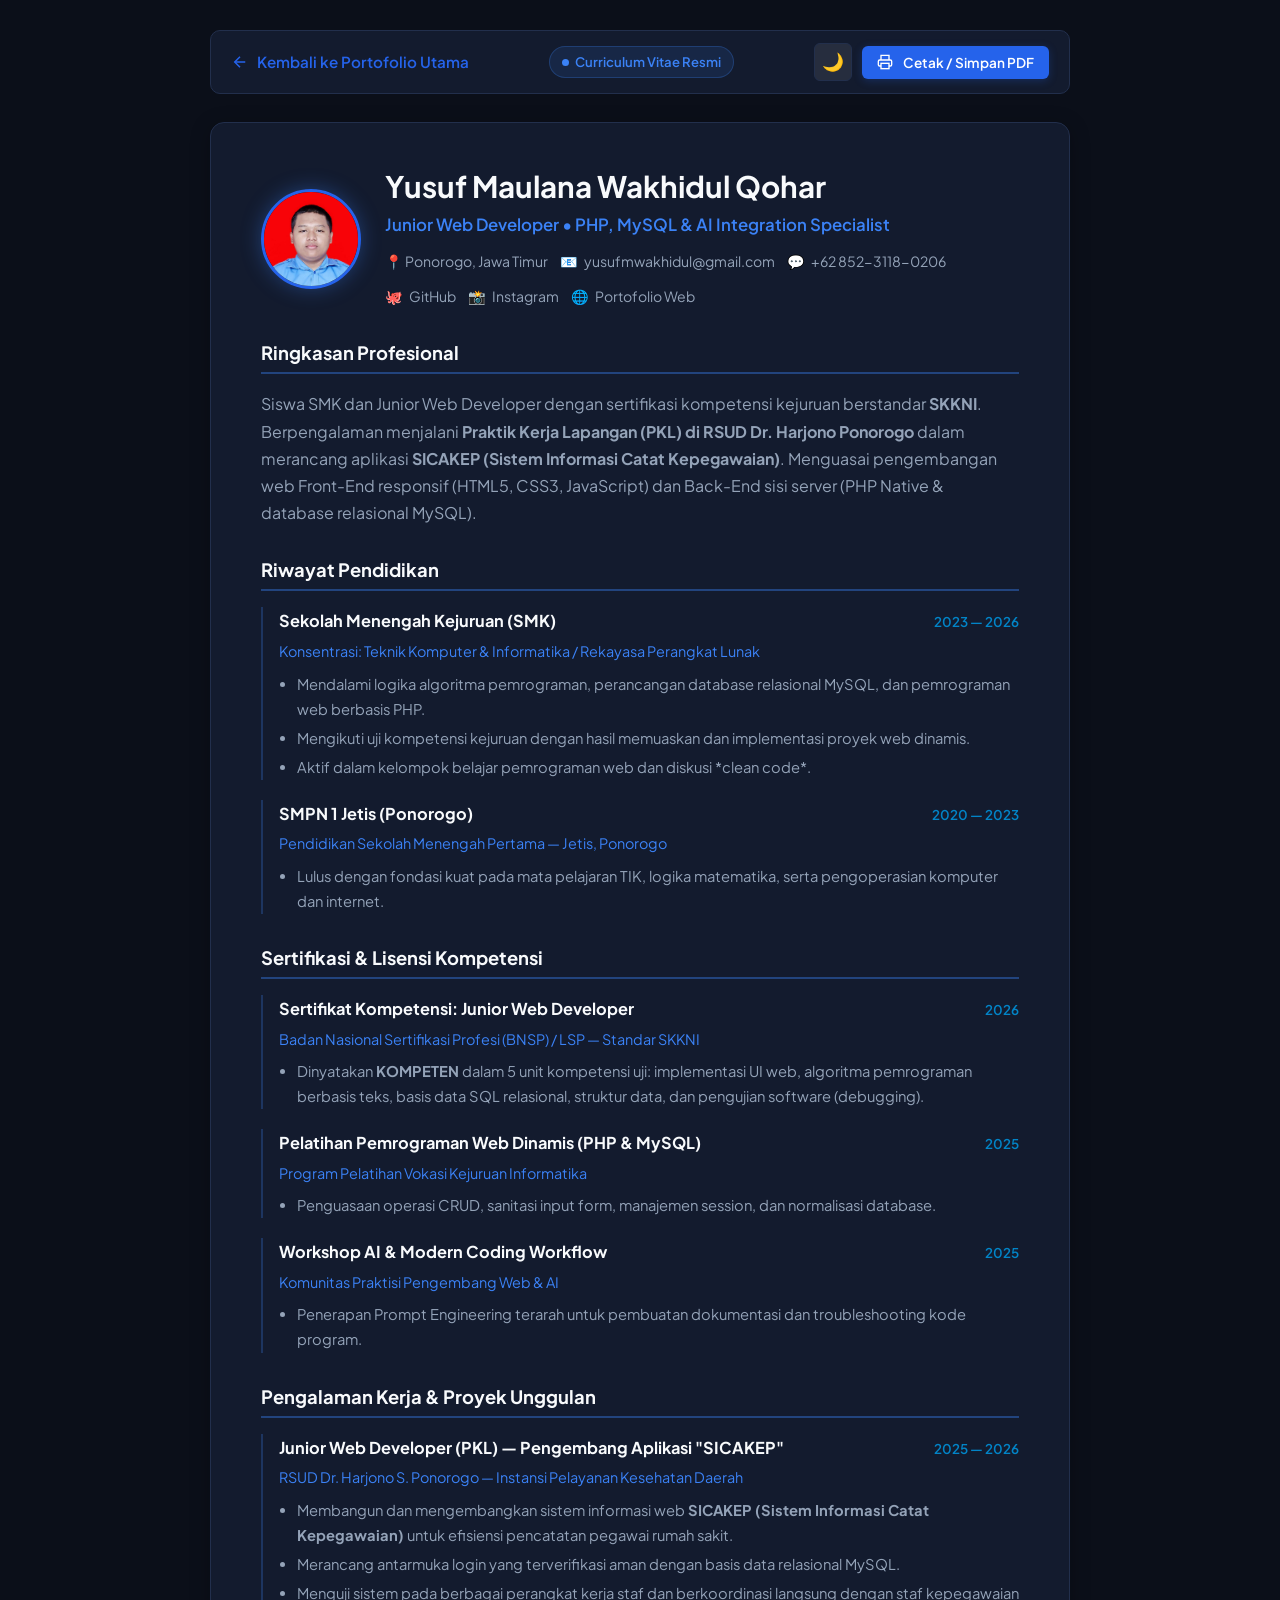
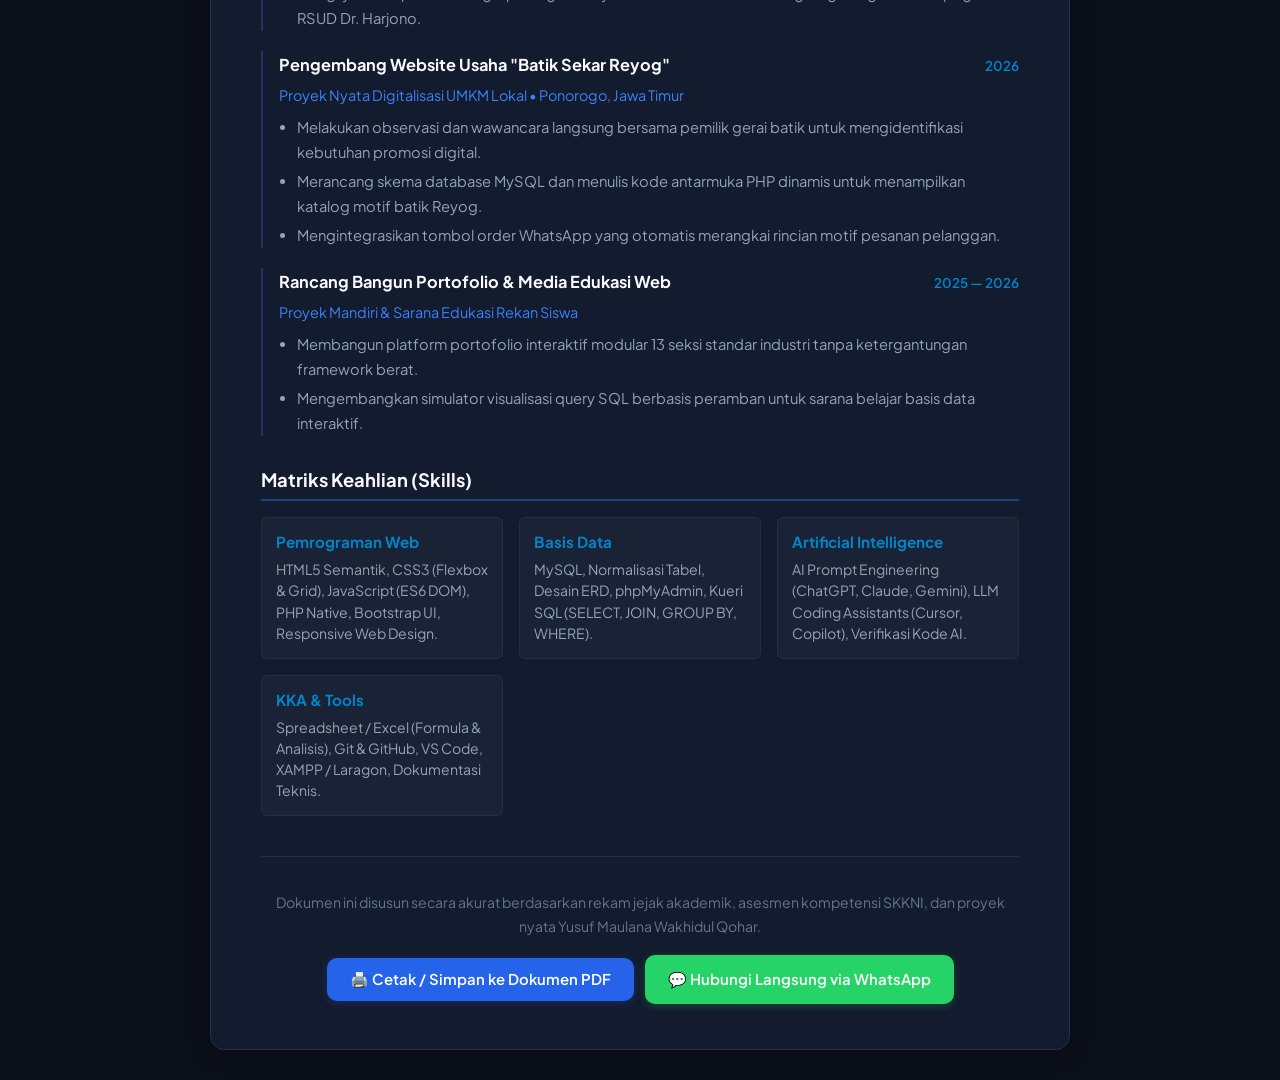
==== commit 10c7d84c: "feat: tambahkan proyek SICAKEP RSUD Harjono, hapus linkedin, update ig dan github" ====
--- a/cv.html
+++ b/cv.html
@@ -234,6 +234,8 @@
             <span class="cv-contact-item">📍 Ponorogo, Jawa Timur</span>
             <span class="cv-contact-item">📧 <a href="mailto:yusufmwakhidul@gmail.com">yusufmwakhidul@gmail.com</a></span>
             <span class="cv-contact-item">💬 <a href="https://wa.me/6285231180206">+62 852-3118-0206</a></span>
+            <span class="cv-contact-item">🐙 <a href="https://github.com/yusufmaulana18044-maker" target="_blank">GitHub</a></span>
+            <span class="cv-contact-item">📸 <a href="https://www.instagram.com/ysfmaulnawakhidqhar_?stkn=bjN3emljOXRxNHB4&utm_source=qr" target="_blank">Instagram</a></span>
             <span class="cv-contact-item">🌐 <a href="index.html">Portofolio Web</a></span>
           </div>
         </div>
@@ -243,7 +245,7 @@
       <section class="cv-block">
         <h2 class="cv-heading cv-section-title">Ringkasan Profesional</h2>
         <p style="color: var(--text-muted); line-height: 1.7; margin: 0;">
-          Junior Web Developer lulusan kejuruan dengan sertifikasi kompetensi kerja berstandar <strong>SKKNI (BNSP)</strong>. Menguasai alur kerja pengembangan web Front-End responsif (HTML5, CSS3, JavaScript modern) serta Back-End sisi server (PHP Native &amp; database relasional MySQL). Terampil memanfaatkan <em>Prompt Engineering</em> dan asisten AI untuk memecahkan bug secara efisien, serta berpengalaman langsung mendigitalisasi katalog usaha UMKM lokal di Ponorogo.
+          Siswa SMK dan Junior Web Developer dengan sertifikasi kompetensi kejuruan berstandar <strong>SKKNI</strong>. Berpengalaman menjalani <strong>Praktik Kerja Lapangan (PKL) di RSUD Dr. Harjono Ponorogo</strong> dalam merancang aplikasi <strong>SICAKEP (Sistem Informasi Catat Kepegawaian)</strong>. Menguasai pengembangan web Front-End responsif (HTML5, CSS3, JavaScript) dan Back-End sisi server (PHP Native &amp; database relasional MySQL).
         </p>
       </section>
 
@@ -317,6 +319,19 @@
       <!-- 4. Pengalaman Proyek & Lapangan -->
       <section class="cv-block">
         <h2 class="cv-heading cv-section-title">Pengalaman Kerja &amp; Proyek Unggulan</h2>
+
+        <div class="cv-timeline-entry cv-entry">
+          <div class="cv-timeline-top cv-entry-head">
+            <span class="cv-timeline-title">Junior Web Developer (PKL) — Pengembang Aplikasi "SICAKEP"</span>
+            <span class="cv-timeline-date">2025 — 2026</span>
+          </div>
+          <div class="cv-timeline-sub cv-entry-sub">RSUD Dr. Harjono S. Ponorogo — Instansi Pelayanan Kesehatan Daerah</div>
+          <ul>
+            <li>Membangun dan mengembangkan sistem informasi web <strong>SICAKEP (Sistem Informasi Catat Kepegawaian)</strong> untuk efisiensi pencatatan pegawai rumah sakit.</li>
+            <li>Merancang antarmuka login yang terverifikasi aman dengan basis data relasional MySQL.</li>
+            <li>Menguji sistem pada berbagai perangkat kerja staf dan berkoordinasi langsung dengan staf kepegawaian RSUD Dr. Harjono.</li>
+          </ul>
+        </div>
 
         <div class="cv-timeline-entry cv-entry">
           <div class="cv-timeline-top cv-entry-head">
--- a/css/style.css
+++ b/css/style.css
@@ -1176,12 +1176,44 @@
 
 .project-thumb {
   position: relative;
-  height: 180px;
+  height: 195px;
   padding: 16px;
   display: flex;
   flex-direction: column;
   justify-content: space-between;
   overflow: hidden;
+  background: var(--bg-darker);
+}
+
+.project-thumb-img {
+  position: absolute;
+  top: 0;
+  left: 0;
+  width: 100%;
+  height: 100%;
+  object-fit: cover;
+  object-position: center;
+  transition: transform 0.35s ease;
+  z-index: 0;
+}
+
+.project-card-item:hover .project-thumb-img {
+  transform: scale(1.05);
+}
+
+.project-media--sicakep {
+  background: #0d2847;
+}
+
+.modal-featured-img {
+  width: 100%;
+  max-height: 340px;
+  object-fit: cover;
+  border-radius: var(--radius-md);
+  border: 1px solid var(--card-border);
+  margin-bottom: 18px;
+  box-shadow: var(--shadow-glass);
+  display: block;
 }
 
 .project-media--dynamic { background: linear-gradient(135deg, #1e3a8a 0%, #0f172a 100%); }
@@ -1192,6 +1224,8 @@
 .project-media--aitool { background: linear-gradient(135deg, #831843 0%, #0f172a 100%); }
 
 .project-overlay {
+  position: relative;
+  z-index: 2;
   display: flex;
   justify-content: space-between;
 }
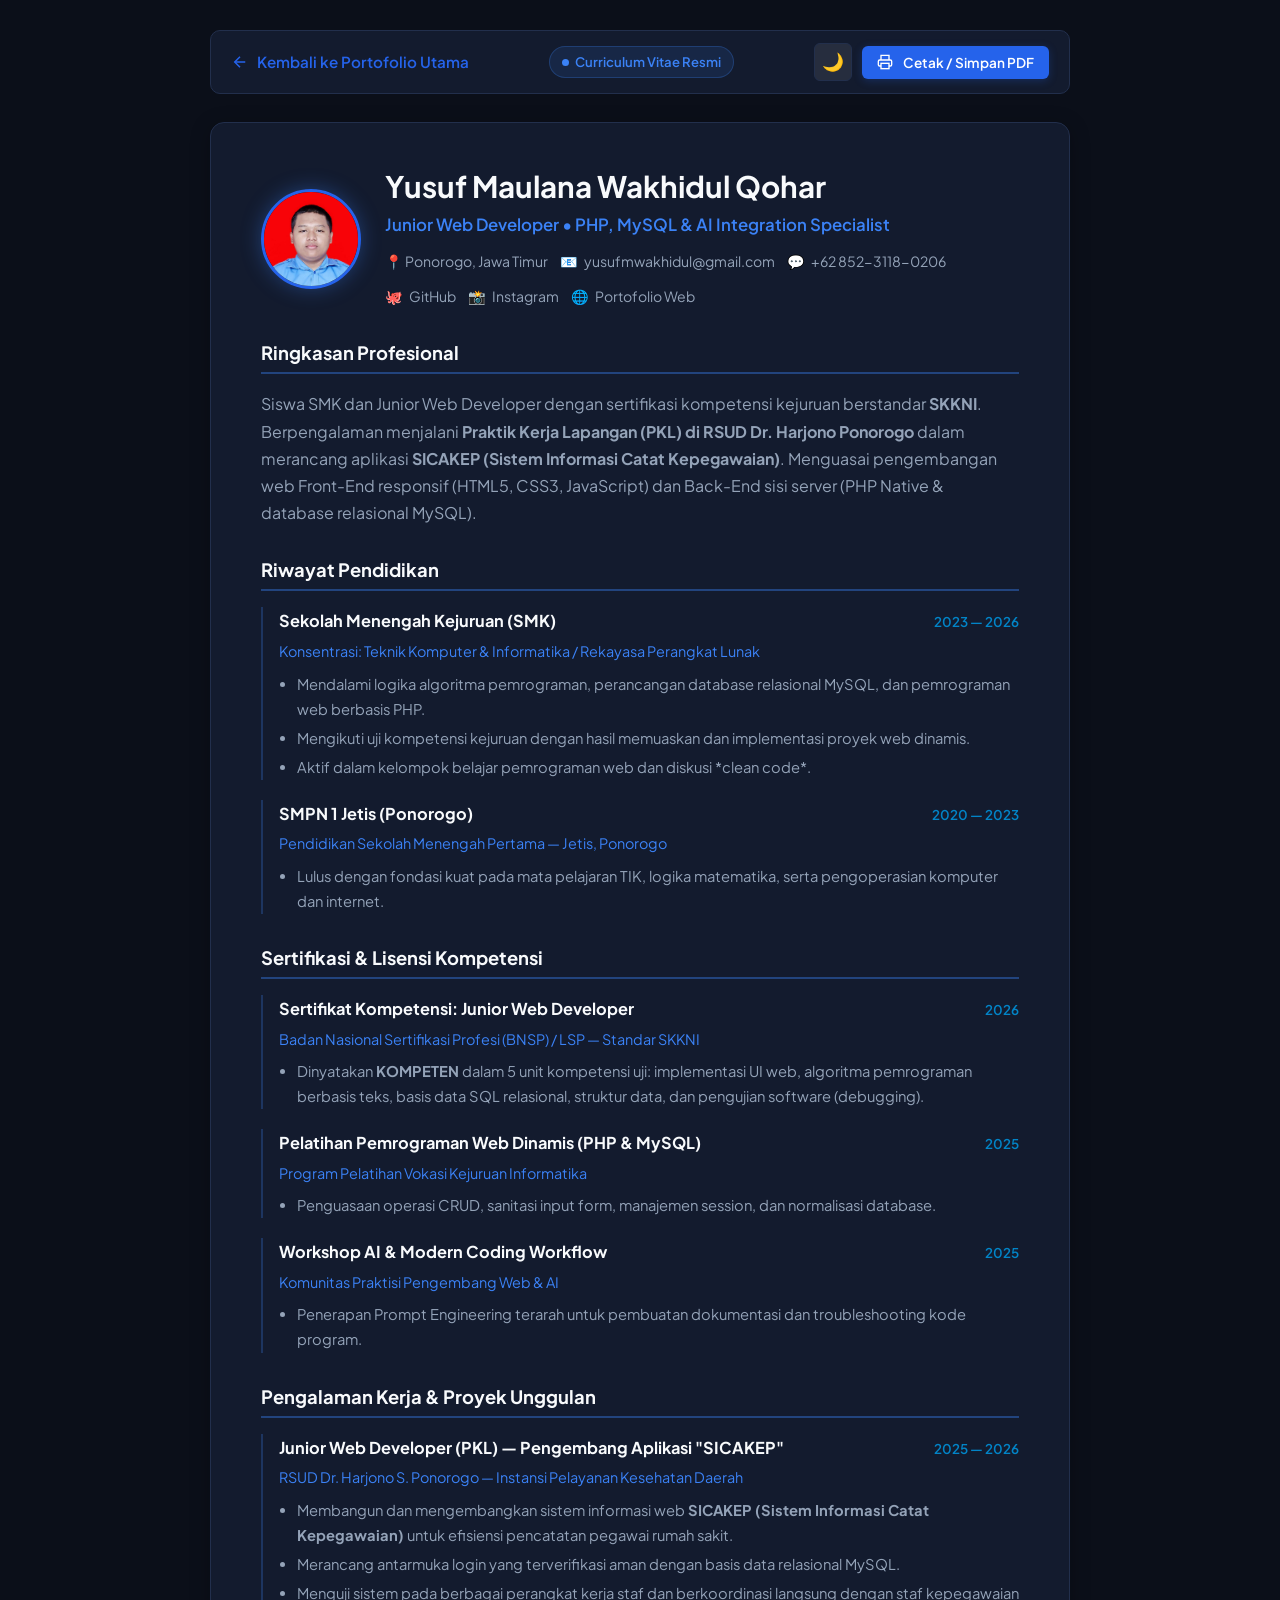
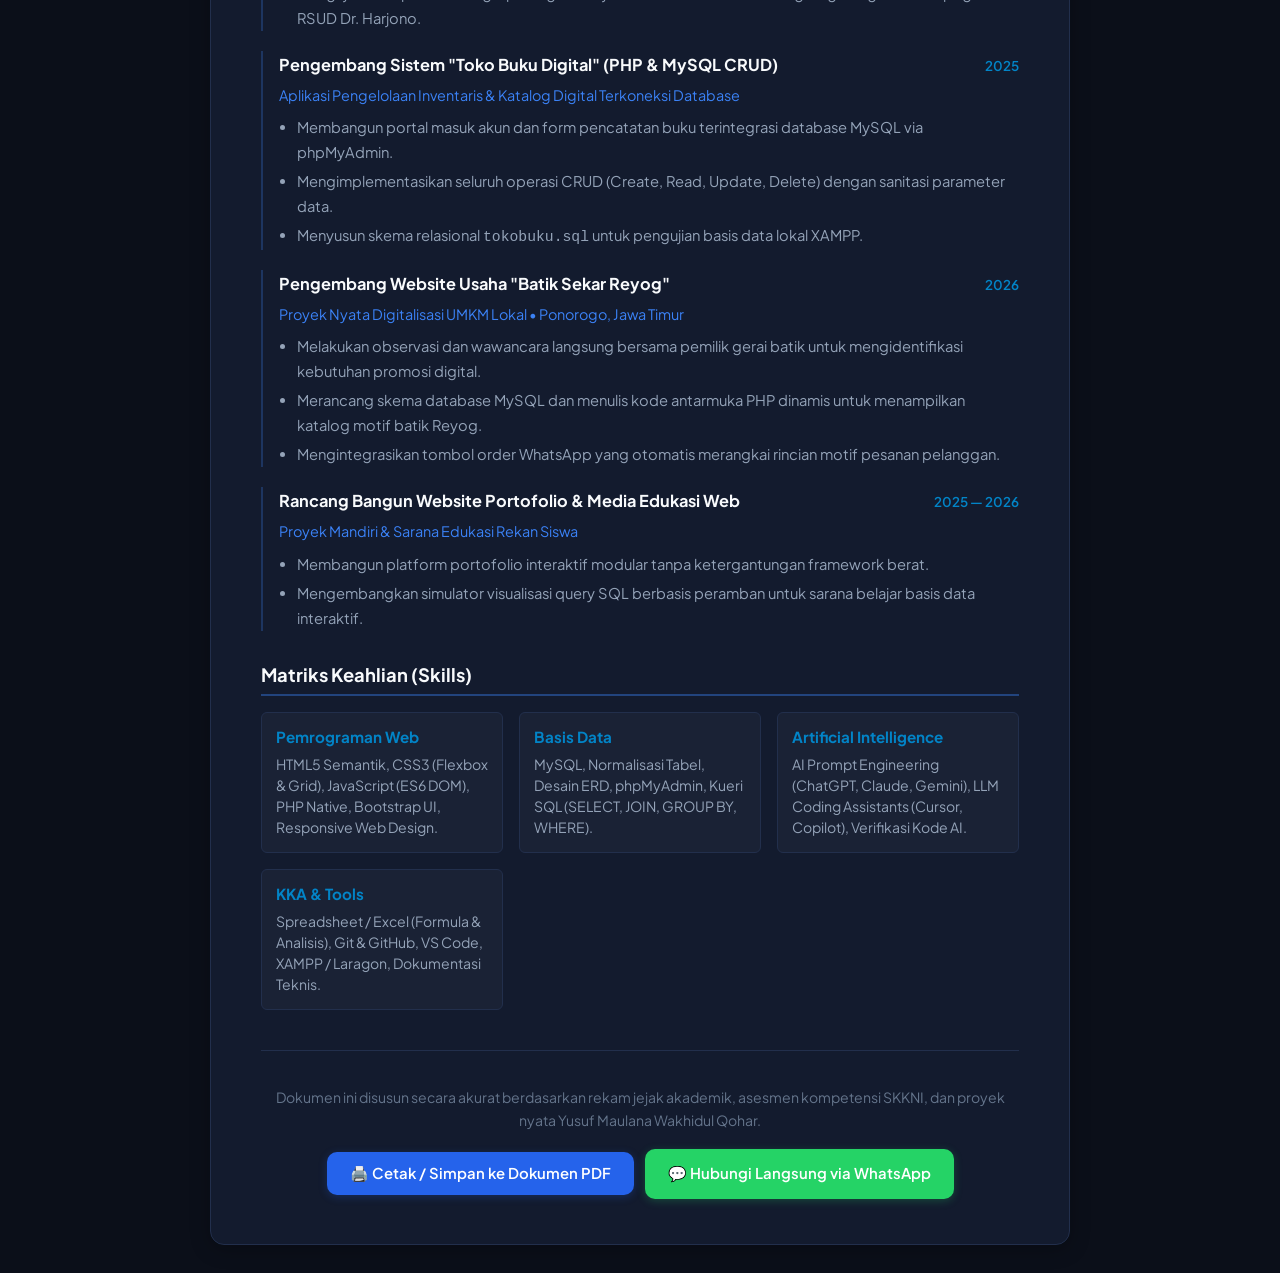
==== commit b71a53e4: "feat: batasi 4 karya unggulan, pasang foto toko buku digital & sicakep, serta rapikan status pkl di " ====
--- a/cv.html
+++ b/cv.html
@@ -335,6 +335,19 @@
 
         <div class="cv-timeline-entry cv-entry">
           <div class="cv-timeline-top cv-entry-head">
+            <span class="cv-timeline-title">Pengembang Sistem "Toko Buku Digital" (PHP &amp; MySQL CRUD)</span>
+            <span class="cv-timeline-date">2025</span>
+          </div>
+          <div class="cv-timeline-sub cv-entry-sub">Aplikasi Pengelolaan Inventaris &amp; Katalog Digital Terkoneksi Database</div>
+          <ul>
+            <li>Membangun portal masuk akun dan form pencatatan buku terintegrasi database MySQL via phpMyAdmin.</li>
+            <li>Mengimplementasikan seluruh operasi CRUD (Create, Read, Update, Delete) dengan sanitasi parameter data.</li>
+            <li>Menyusun skema relasional <code>tokobuku.sql</code> untuk pengujian basis data lokal XAMPP.</li>
+          </ul>
+        </div>
+
+        <div class="cv-timeline-entry cv-entry">
+          <div class="cv-timeline-top cv-entry-head">
             <span class="cv-timeline-title">Pengembang Website Usaha "Batik Sekar Reyog"</span>
             <span class="cv-timeline-date">2026</span>
           </div>
@@ -348,12 +361,12 @@
 
         <div class="cv-timeline-entry cv-entry">
           <div class="cv-timeline-top cv-entry-head">
-            <span class="cv-timeline-title">Rancang Bangun Portofolio &amp; Media Edukasi Web</span>
+            <span class="cv-timeline-title">Rancang Bangun Website Portofolio &amp; Media Edukasi Web</span>
             <span class="cv-timeline-date">2025 — 2026</span>
           </div>
           <div class="cv-timeline-sub cv-entry-sub">Proyek Mandiri &amp; Sarana Edukasi Rekan Siswa</div>
           <ul>
-            <li>Membangun platform portofolio interaktif modular 13 seksi standar industri tanpa ketergantungan framework berat.</li>
+            <li>Membangun platform portofolio interaktif modular tanpa ketergantungan framework berat.</li>
             <li>Mengembangkan simulator visualisasi query SQL berbasis peramban untuk sarana belajar basis data interaktif.</li>
           </ul>
         </div>
--- a/css/style.css
+++ b/css/style.css
@@ -1153,7 +1153,7 @@
 
 .portfolio-grid {
   display: grid;
-  grid-template-columns: repeat(3, 1fr);
+  grid-template-columns: repeat(2, 1fr);
   gap: 24px;
 }
 
@@ -1889,16 +1889,28 @@
 .footer-socials {
   display: flex;
   flex-direction: column;
+  gap: 10px;
+}
+
+.fsoc-link {
+  font-size: 0.9rem;
+  color: var(--text-main);
+  padding: 8px 14px;
+  background: var(--bg-card);
+  border: 1px solid var(--card-border);
+  border-radius: var(--radius-sm);
+  display: inline-flex;
+  align-items: center;
   gap: 8px;
-}
-
-.fsoc-link {
-  font-size: 0.88rem;
-  color: var(--text-muted);
+  text-decoration: none;
+  transition: var(--transition);
 }
 
 .fsoc-link:hover {
+  border-color: var(--primary);
   color: var(--primary-glow);
+  transform: translateX(4px);
+  background: rgba(37, 99, 235, 0.08);
 }
 
 .footer-bottom {
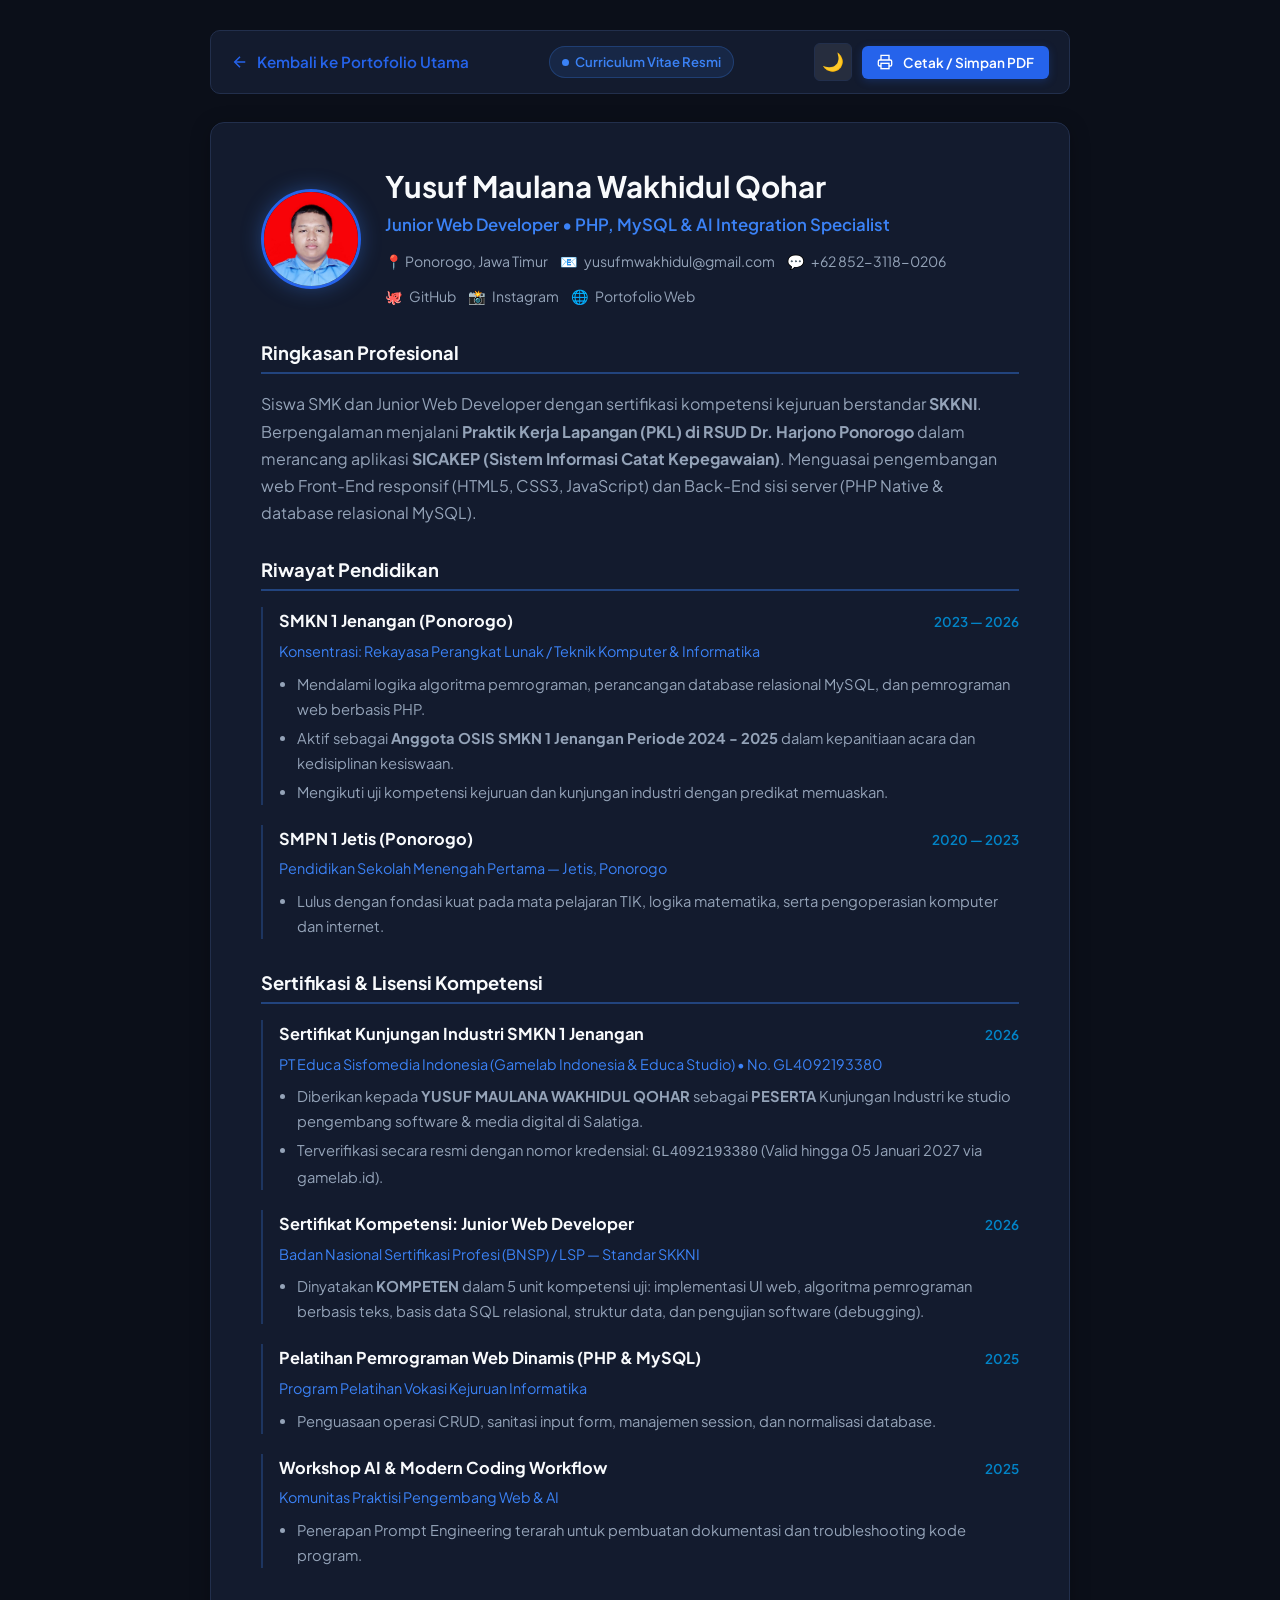
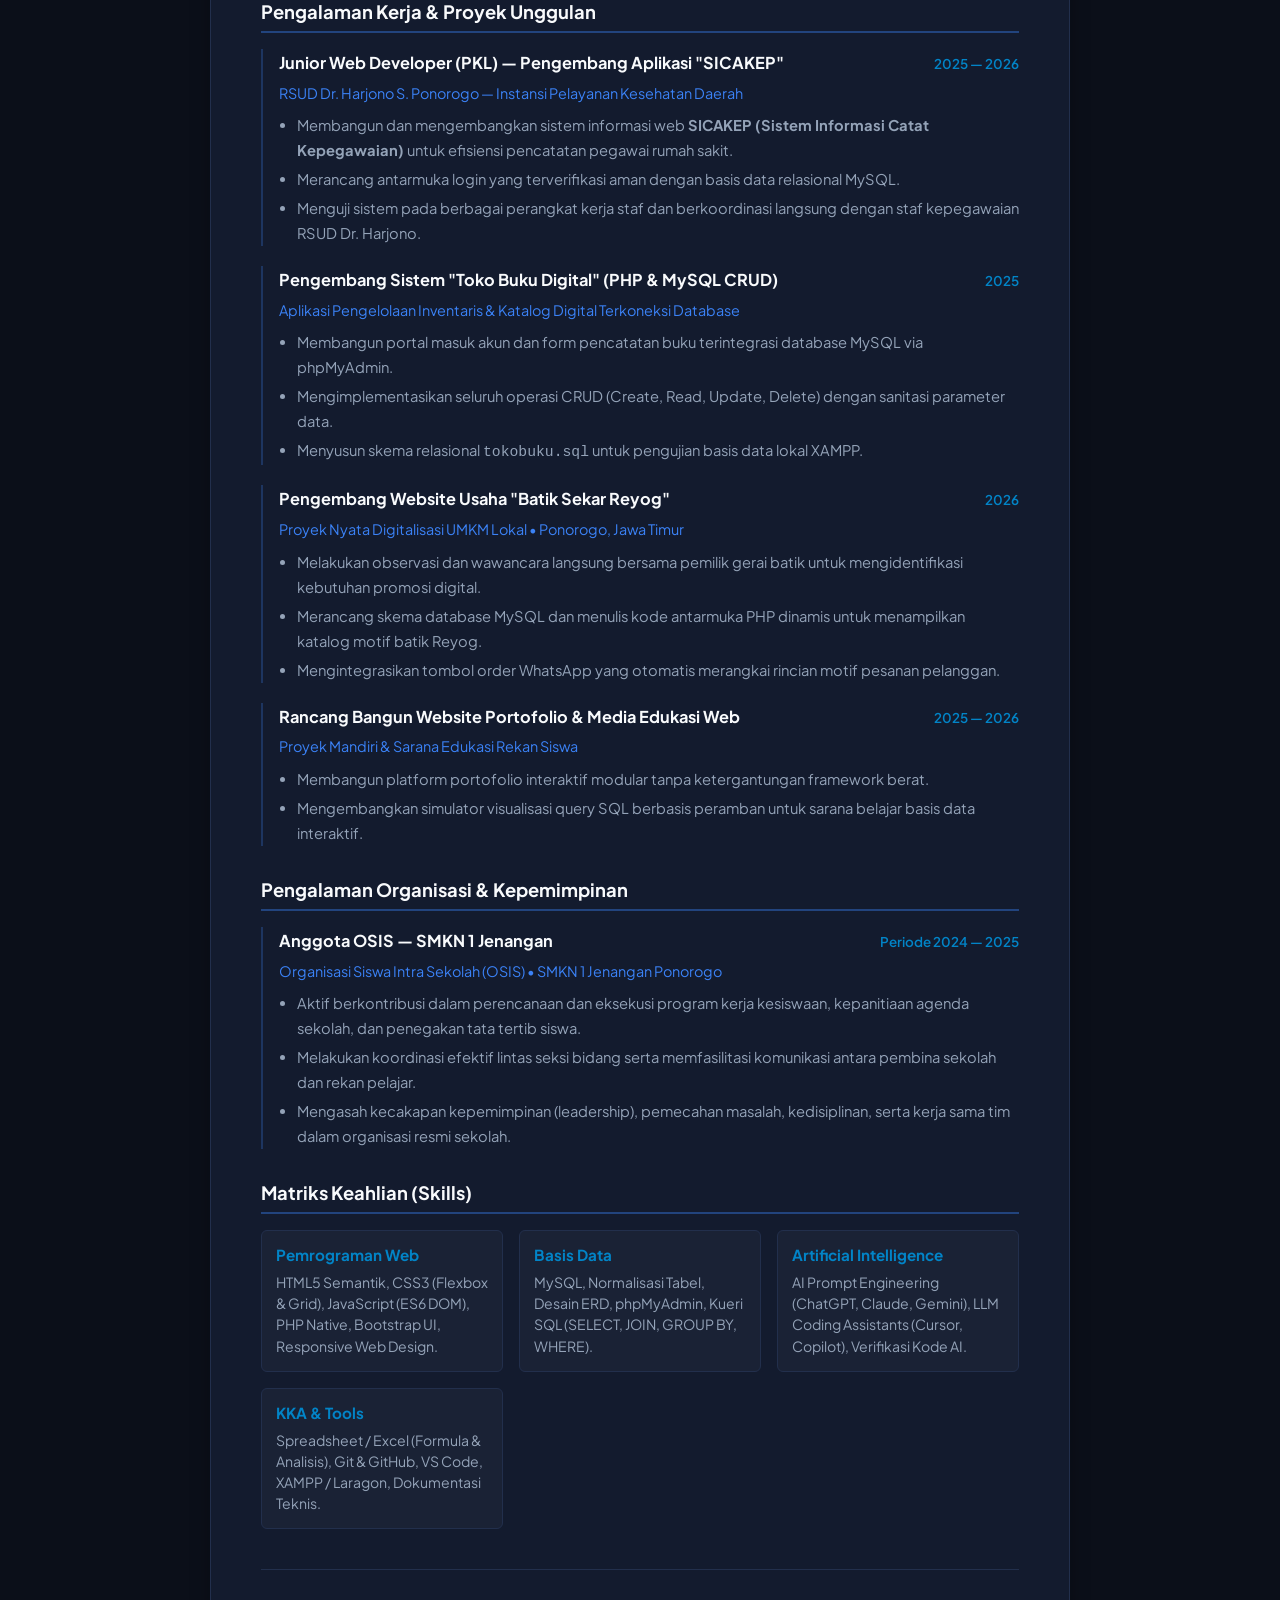
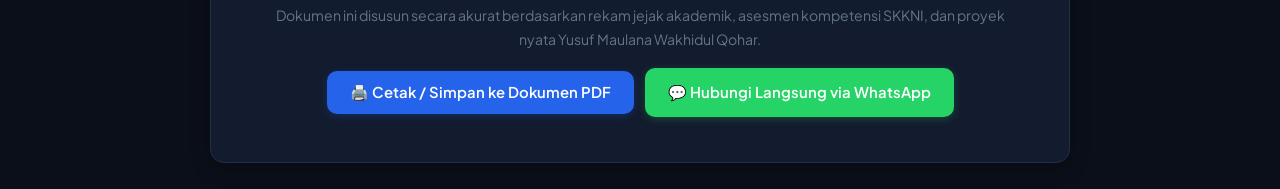
==== commit ca595862: "feat: pasang 1 sertifikat resmi kunjungan industri gamelab dengan foto asli dan update organisasi os" ====
--- a/cv.html
+++ b/cv.html
@@ -255,14 +255,14 @@
 
         <div class="cv-timeline-entry cv-entry">
           <div class="cv-timeline-top cv-entry-head">
-            <span class="cv-timeline-title">Sekolah Menengah Kejuruan (SMK)</span>
+            <span class="cv-timeline-title">SMKN 1 Jenangan (Ponorogo)</span>
             <span class="cv-timeline-date">2023 — 2026</span>
           </div>
-          <div class="cv-timeline-sub cv-entry-sub">Konsentrasi: Teknik Komputer &amp; Informatika / Rekayasa Perangkat Lunak</div>
+          <div class="cv-timeline-sub cv-entry-sub">Konsentrasi: Rekayasa Perangkat Lunak / Teknik Komputer &amp; Informatika</div>
           <ul>
             <li>Mendalami logika algoritma pemrograman, perancangan database relasional MySQL, dan pemrograman web berbasis PHP.</li>
-            <li>Mengikuti uji kompetensi kejuruan dengan hasil memuaskan dan implementasi proyek web dinamis.</li>
-            <li>Aktif dalam kelompok belajar pemrograman web dan diskusi *clean code*.</li>
+            <li>Aktif sebagai <strong>Anggota OSIS SMKN 1 Jenangan Periode 2024 - 2025</strong> dalam kepanitiaan acara dan kedisiplinan kesiswaan.</li>
+            <li>Mengikuti uji kompetensi kejuruan dan kunjungan industri dengan predikat memuaskan.</li>
           </ul>
         </div>
 
@@ -281,6 +281,18 @@
       <!-- 3. Lisensi & Sertifikasi -->
       <section class="cv-block">
         <h2 class="cv-heading cv-section-title">Sertifikasi &amp; Lisensi Kompetensi</h2>
+
+        <div class="cv-timeline-entry cv-entry">
+          <div class="cv-timeline-top cv-entry-head">
+            <span class="cv-timeline-title">Sertifikat Kunjungan Industri SMKN 1 Jenangan</span>
+            <span class="cv-timeline-date">2026</span>
+          </div>
+          <div class="cv-timeline-sub cv-entry-sub">PT Educa Sisfomedia Indonesia (Gamelab Indonesia &amp; Educa Studio) • No. GL4092193380</div>
+          <ul>
+            <li>Diberikan kepada <strong>YUSUF MAULANA WAKHIDUL QOHAR</strong> sebagai <strong>PESERTA</strong> Kunjungan Industri ke studio pengembang software &amp; media digital di Salatiga.</li>
+            <li>Terverifikasi secara resmi dengan nomor kredensial: <code>GL4092193380</code> (Valid hingga 05 Januari 2027 via gamelab.id).</li>
+          </ul>
+        </div>
 
         <div class="cv-timeline-entry cv-entry">
           <div class="cv-timeline-top cv-entry-head">
@@ -368,6 +380,23 @@
           <ul>
             <li>Membangun platform portofolio interaktif modular tanpa ketergantungan framework berat.</li>
             <li>Mengembangkan simulator visualisasi query SQL berbasis peramban untuk sarana belajar basis data interaktif.</li>
+          </ul>
+        </div>
+      </section>
+
+      <!-- 5. Pengalaman Organisasi -->
+      <section class="cv-block">
+        <h2 class="cv-heading cv-section-title">Pengalaman Organisasi &amp; Kepemimpinan</h2>
+        <div class="cv-timeline-entry cv-entry">
+          <div class="cv-timeline-top cv-entry-head">
+            <span class="cv-timeline-title">Anggota OSIS — SMKN 1 Jenangan</span>
+            <span class="cv-timeline-date">Periode 2024 — 2025</span>
+          </div>
+          <div class="cv-timeline-sub cv-entry-sub">Organisasi Siswa Intra Sekolah (OSIS) • SMKN 1 Jenangan Ponorogo</div>
+          <ul>
+            <li>Aktif berkontribusi dalam perencanaan dan eksekusi program kerja kesiswaan, kepanitiaan agenda sekolah, dan penegakan tata tertib siswa.</li>
+            <li>Melakukan koordinasi efektif lintas seksi bidang serta memfasilitasi komunikasi antara pembina sekolah dan rekan pelajar.</li>
+            <li>Mengasah kecakapan kepemimpinan (leadership), pemecahan masalah, kedisiplinan, serta kerja sama tim dalam organisasi resmi sekolah.</li>
           </ul>
         </div>
       </section>
--- a/css/style.css
+++ b/css/style.css
@@ -1419,6 +1419,151 @@
 .cert-view-btn:hover {
   color: var(--cyan);
   text-decoration: underline;
+}
+
+/* Featured Single Certificate Layout */
+.cert-featured-card {
+  background: var(--bg-card);
+  border: 1px solid var(--card-border);
+  border-radius: var(--radius-lg);
+  padding: 32px;
+  display: grid;
+  grid-template-columns: 1.15fr 1fr;
+  gap: 32px;
+  align-items: center;
+  box-shadow: var(--shadow-glass);
+  transition: var(--transition);
+  position: relative;
+  overflow: hidden;
+}
+
+.cert-featured-card:hover {
+  border-color: var(--card-border-glow);
+  box-shadow: 0 16px 36px rgba(0, 0, 0, 0.35);
+}
+
+.cert-featured-preview {
+  position: relative;
+  border-radius: var(--radius-md);
+  overflow: hidden;
+  border: 1px solid rgba(59, 130, 246, 0.3);
+  box-shadow: 0 10px 28px rgba(0, 0, 0, 0.4);
+  cursor: pointer;
+  background: #ffffff;
+}
+
+.cert-featured-img {
+  width: 100%;
+  height: auto;
+  display: block;
+  transition: transform 0.35s ease;
+}
+
+.cert-featured-preview:hover .cert-featured-img {
+  transform: scale(1.025);
+}
+
+.cert-preview-overlay {
+  position: absolute;
+  bottom: 0;
+  left: 0;
+  right: 0;
+  background: linear-gradient(to top, rgba(11, 15, 25, 0.92) 0%, rgba(11, 15, 25, 0.6) 60%, transparent 100%);
+  padding: 24px 16px 12px;
+  display: flex;
+  justify-content: space-between;
+  align-items: center;
+  color: #ffffff;
+  font-size: 0.82rem;
+  font-weight: 600;
+  pointer-events: none;
+}
+
+.cert-verified-pill {
+  display: inline-flex;
+  align-items: center;
+  gap: 6px;
+  font-size: 0.76rem;
+  font-weight: 800;
+  text-transform: uppercase;
+  letter-spacing: 0.5px;
+  padding: 5px 12px;
+  border-radius: 9999px;
+  background: rgba(16, 185, 129, 0.15);
+  color: var(--emerald);
+  border: 1px solid rgba(16, 185, 129, 0.35);
+  margin-bottom: 12px;
+}
+
+.cert-single-title {
+  font-size: 1.45rem;
+  margin: 0 0 10px;
+  color: var(--text-heading);
+  line-height: 1.3;
+}
+
+.cert-single-desc {
+  font-size: 0.92rem;
+  color: var(--text-muted);
+  line-height: 1.6;
+  margin: 0 0 18px;
+}
+
+.cert-details-grid {
+  display: grid;
+  grid-template-columns: repeat(2, 1fr);
+  gap: 12px;
+  margin: 18px 0 24px;
+}
+
+.cert-detail-box {
+  background: var(--bg-darker);
+  border: 1px solid var(--card-border);
+  border-radius: var(--radius-sm);
+  padding: 10px 14px;
+}
+
+.cert-detail-box .cd-label {
+  display: block;
+  font-size: 0.72rem;
+  color: var(--text-dim);
+  text-transform: uppercase;
+  font-weight: 700;
+  letter-spacing: 0.5px;
+  margin-bottom: 3px;
+}
+
+.cert-detail-box .cd-value {
+  font-size: 0.88rem;
+  color: var(--text-heading);
+  font-weight: 600;
+}
+
+.cert-action-row {
+  display: flex;
+  gap: 10px;
+  flex-wrap: wrap;
+}
+
+@media (max-width: 980px) {
+  .cert-featured-card {
+    grid-template-columns: 1fr;
+    padding: 22px;
+    gap: 22px;
+  }
+}
+
+@media (max-width: 540px) {
+  .cert-details-grid {
+    grid-template-columns: 1fr;
+  }
+  .cert-action-row {
+    flex-direction: column;
+  }
+  .cert-action-row .btn {
+    width: 100%;
+    justify-content: center;
+  }
 }
 
 /* ============================================
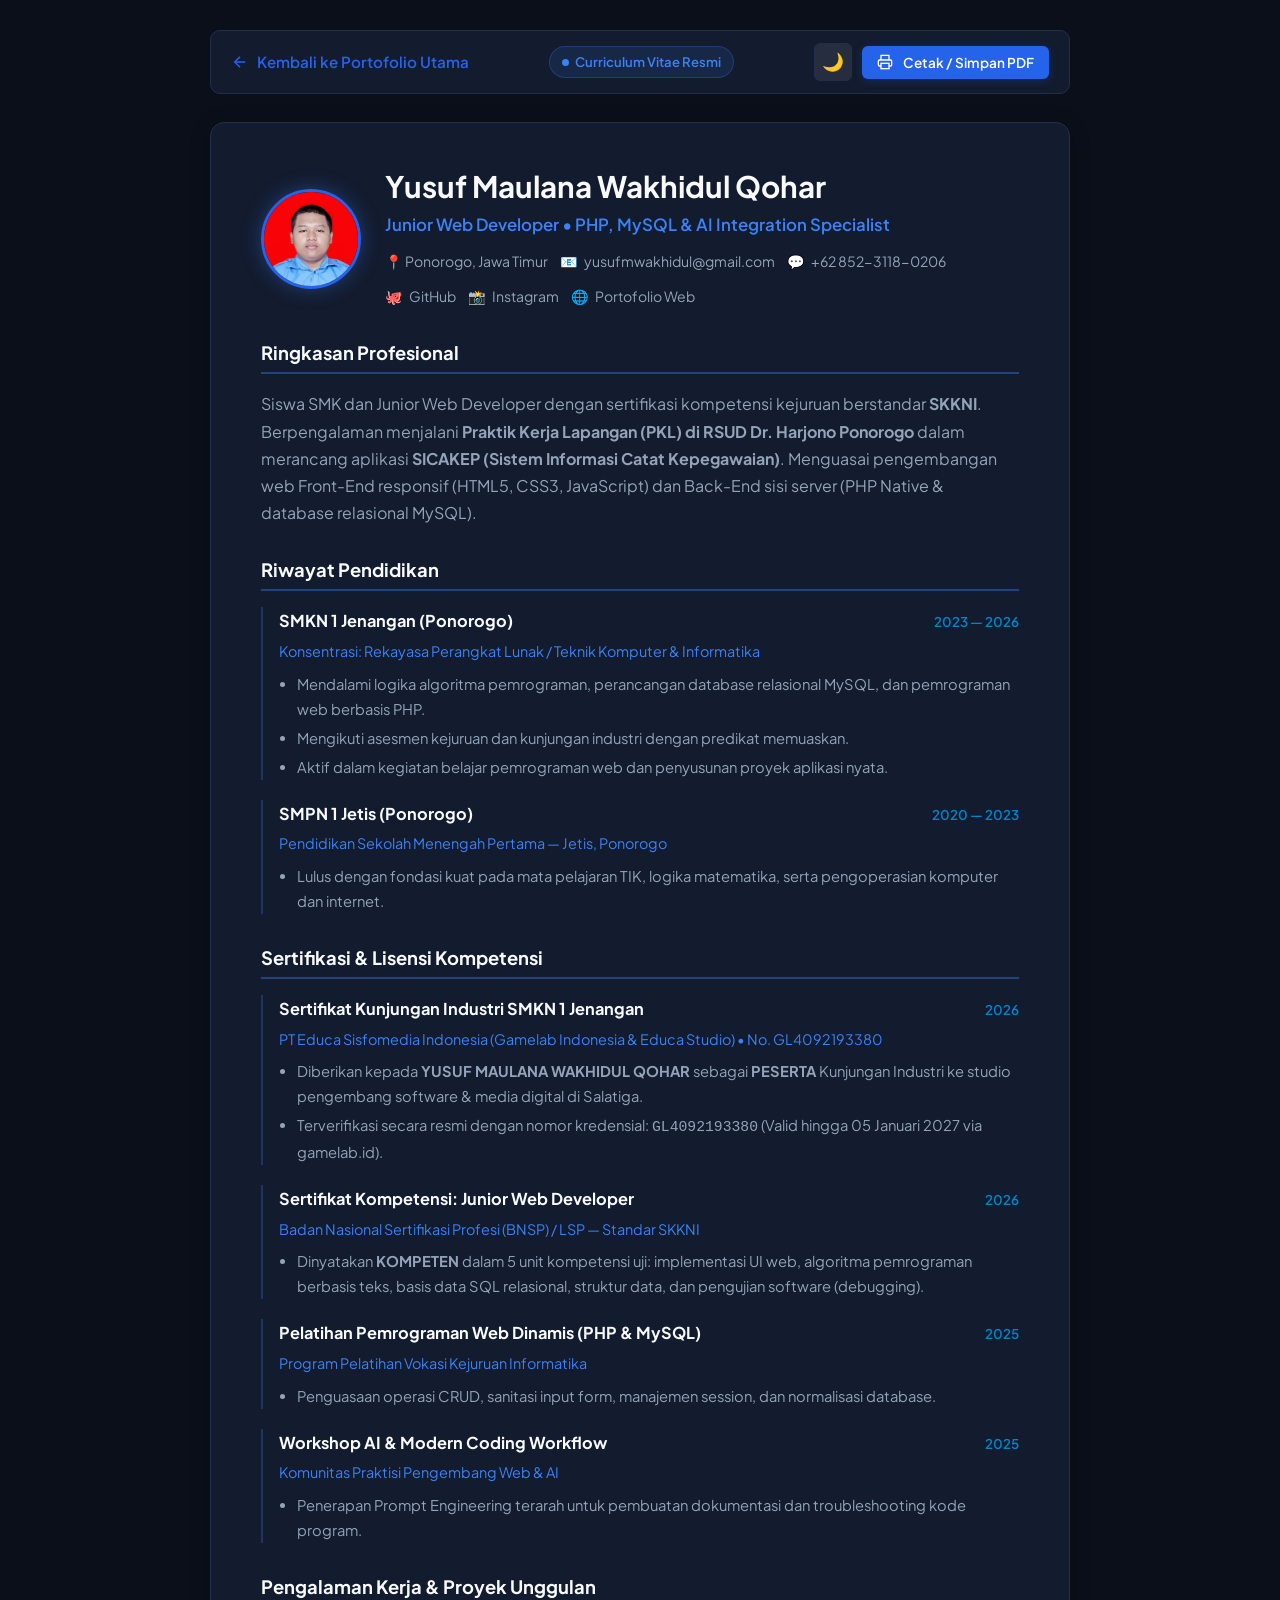
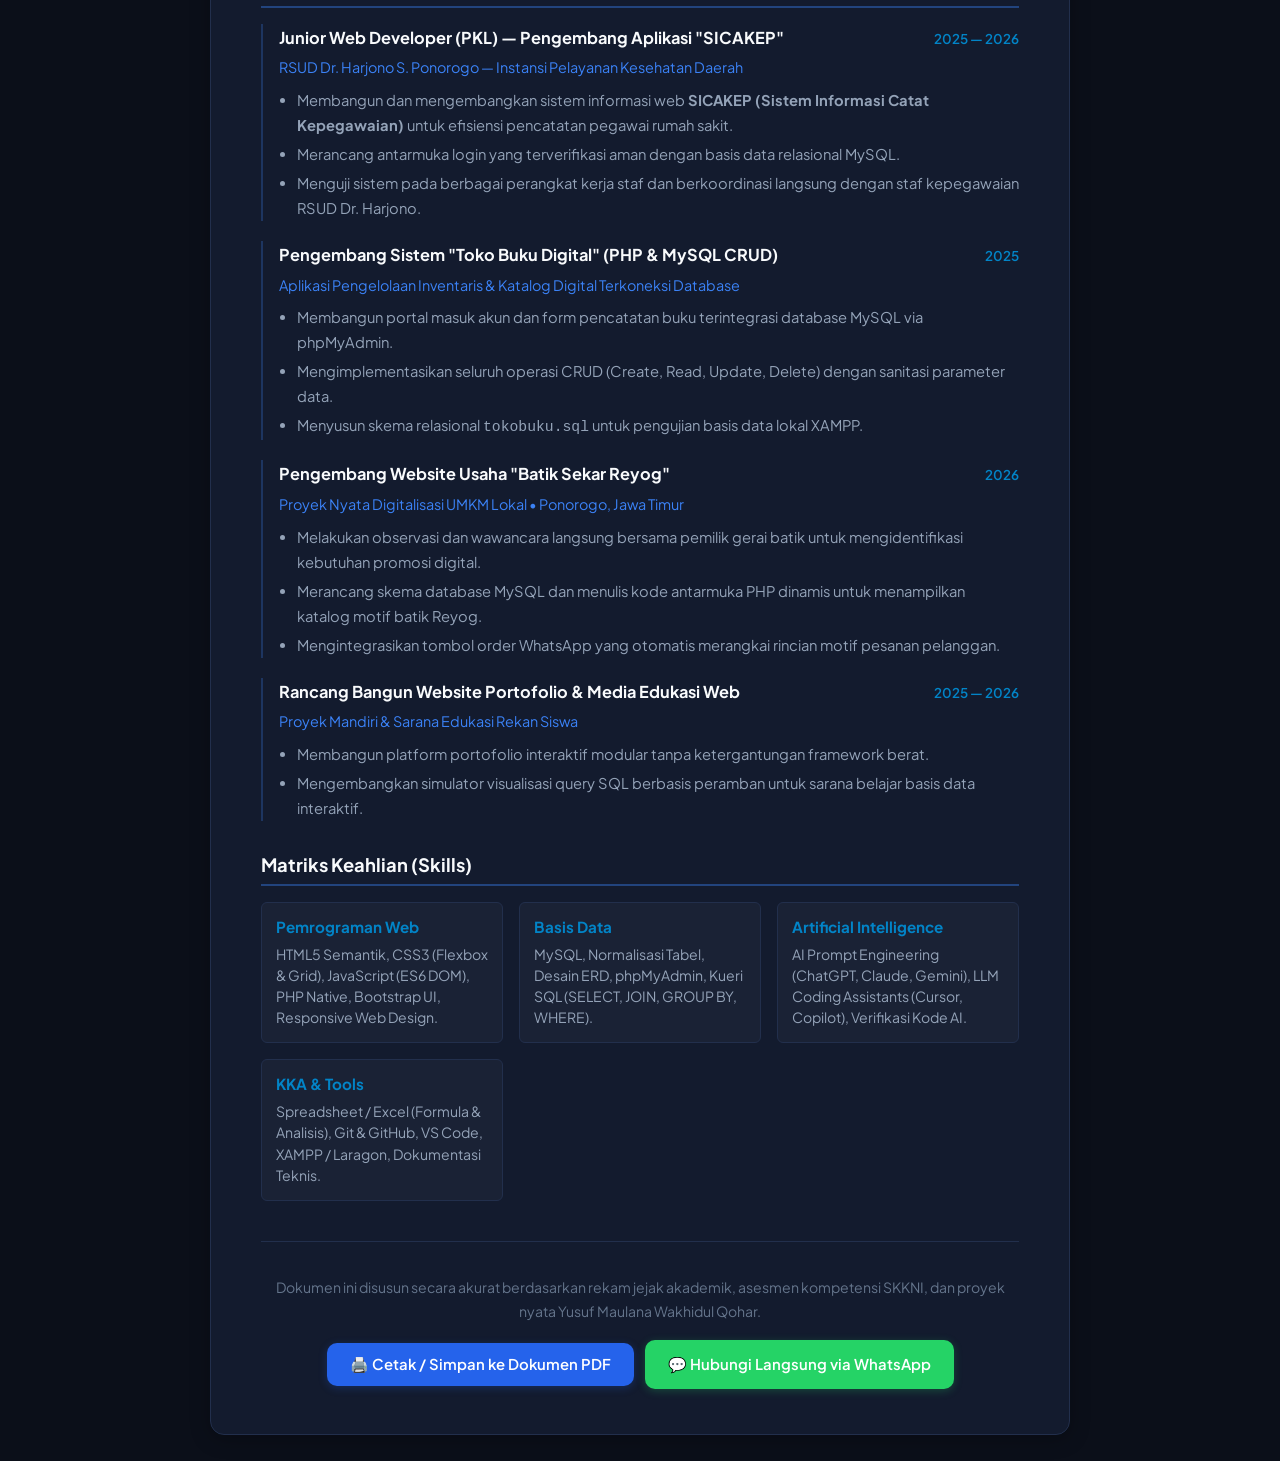
==== commit bebb4491: "feat: ganti kegiatan UKK menjadi pelaksanaan PKL di RSUD dan hapus semua bagian OSIS" ====
--- a/cv.html
+++ b/cv.html
@@ -261,8 +261,8 @@
           <div class="cv-timeline-sub cv-entry-sub">Konsentrasi: Rekayasa Perangkat Lunak / Teknik Komputer &amp; Informatika</div>
           <ul>
             <li>Mendalami logika algoritma pemrograman, perancangan database relasional MySQL, dan pemrograman web berbasis PHP.</li>
-            <li>Aktif sebagai <strong>Anggota OSIS SMKN 1 Jenangan Periode 2024 - 2025</strong> dalam kepanitiaan acara dan kedisiplinan kesiswaan.</li>
-            <li>Mengikuti uji kompetensi kejuruan dan kunjungan industri dengan predikat memuaskan.</li>
+            <li>Mengikuti asesmen kejuruan dan kunjungan industri dengan predikat memuaskan.</li>
+            <li>Aktif dalam kegiatan belajar pemrograman web dan penyusunan proyek aplikasi nyata.</li>
           </ul>
         </div>
 
@@ -380,23 +380,6 @@
           <ul>
             <li>Membangun platform portofolio interaktif modular tanpa ketergantungan framework berat.</li>
             <li>Mengembangkan simulator visualisasi query SQL berbasis peramban untuk sarana belajar basis data interaktif.</li>
-          </ul>
-        </div>
-      </section>
-
-      <!-- 5. Pengalaman Organisasi -->
-      <section class="cv-block">
-        <h2 class="cv-heading cv-section-title">Pengalaman Organisasi &amp; Kepemimpinan</h2>
-        <div class="cv-timeline-entry cv-entry">
-          <div class="cv-timeline-top cv-entry-head">
-            <span class="cv-timeline-title">Anggota OSIS — SMKN 1 Jenangan</span>
-            <span class="cv-timeline-date">Periode 2024 — 2025</span>
-          </div>
-          <div class="cv-timeline-sub cv-entry-sub">Organisasi Siswa Intra Sekolah (OSIS) • SMKN 1 Jenangan Ponorogo</div>
-          <ul>
-            <li>Aktif berkontribusi dalam perencanaan dan eksekusi program kerja kesiswaan, kepanitiaan agenda sekolah, dan penegakan tata tertib siswa.</li>
-            <li>Melakukan koordinasi efektif lintas seksi bidang serta memfasilitasi komunikasi antara pembina sekolah dan rekan pelajar.</li>
-            <li>Mengasah kecakapan kepemimpinan (leadership), pemecahan masalah, kedisiplinan, serta kerja sama tim dalam organisasi resmi sekolah.</li>
           </ul>
         </div>
       </section>
--- a/css/style.css
+++ b/css/style.css
@@ -1571,7 +1571,7 @@
    ============================================ */
 .act-grid {
   display: grid;
-  grid-template-columns: repeat(4, 1fr);
+  grid-template-columns: repeat(3, 1fr);
   gap: 20px;
 }
 
